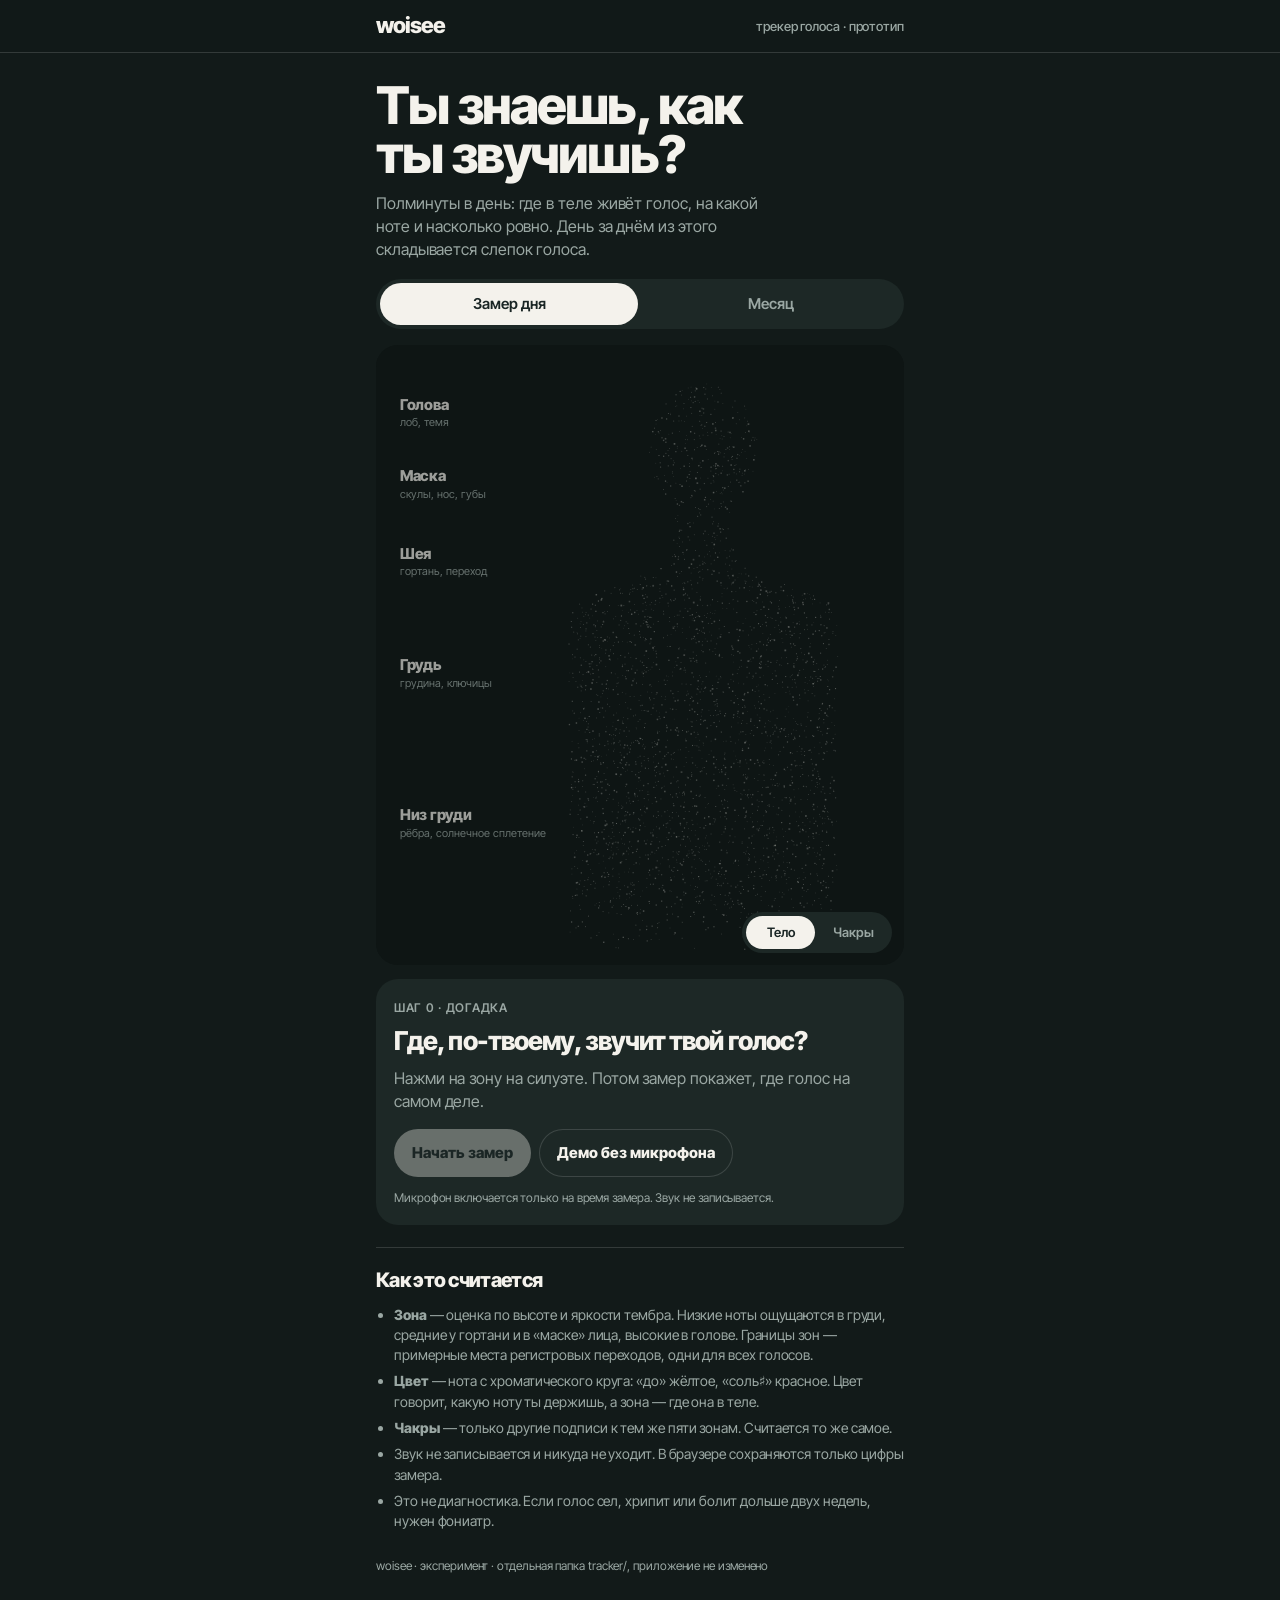
==== tracker/index.html @ be994e32 "Трекер голоса: замер дня, вертикаль резонанса, слепок за месяц (прототип) Отдельная папка tracker/, " ====
<!doctype html>
<html lang="ru">
<head>
<meta charset="utf-8">
<meta name="viewport" content="width=device-width,initial-scale=1,viewport-fit=cover">
<meta name="theme-color" content="#121A19">
<title>woisee · трекер голоса</title>
<link rel="stylesheet" href="fonts.css">
<style>
:root{
  --paper:#121A19; --paper-2:#1D2826; --soft:#2C3836; --ink:#F4F2EC; --muted:#9AA7A3; --rule:rgba(255,254,252,.14);
  --signal:#F0472C; --lime:#ECF176; --rasp:#E780C0; --kale:#5EA879; --ebony:#192524; --vanilla:#FFFEFC;
  --f:"Inter Tight","Helvetica Neue",Helvetica,Arial,system-ui,sans-serif;
  color-scheme:dark;
}
*{box-sizing:border-box}
html,body{background:var(--paper)}
body{margin:0;color:var(--ink);font-family:var(--f);font-size:16px;line-height:1.45;letter-spacing:-.005em;-webkit-tap-highlight-color:transparent}
h1,h2,h3{margin:0;font-weight:800;letter-spacing:-.035em;text-wrap:balance}
p{margin:0}
button{font:inherit;color:inherit;background:none;border:0;cursor:pointer;padding:0;touch-action:manipulation}
button:focus-visible{outline:2px solid var(--signal);outline-offset:2px;border-radius:10px}
canvas{display:block;width:100%}
[hidden]{display:none!important}
.num{font-variant-numeric:tabular-nums}
.wrap{max-width:560px;margin:0 auto;padding:0 16px}

.top{position:sticky;top:0;z-index:20;background:rgba(18,26,25,.9);backdrop-filter:blur(10px);-webkit-backdrop-filter:blur(10px);border-bottom:1px solid var(--rule);padding-top:env(safe-area-inset-top,0px)}
.top .wrap{display:flex;align-items:center;justify-content:space-between;height:52px}
.wm{font-weight:800;letter-spacing:-.05em;font-size:22px;color:var(--ink);text-decoration:none}
.tag{font-size:13px;color:var(--muted);font-weight:500}

.hero{padding:28px 0 18px}
.hero h1{font-size:clamp(36px,10.5vw,52px);line-height:.95}
.hero p{margin-top:12px;color:var(--muted);max-width:44ch}

.seg{display:flex;gap:4px;background:var(--paper-2);border-radius:999px;padding:4px}
.seg button{flex:1;text-align:center;padding:10px 12px;border-radius:999px;font-weight:600;font-size:15px;color:var(--muted);transition:background .2s,color .2s}
.seg button[aria-selected="true"]{background:var(--ink);color:var(--ebony)}
.seg.small button{padding:7px 10px;font-size:13px}

.stage{position:relative;margin-top:16px;border-radius:22px;overflow:hidden;background:#0E1514}
.stage canvas{height:100%}
.zones{position:absolute;inset:0;pointer-events:none}
.zb{position:absolute;left:12px;transform:translateY(-50%);pointer-events:auto;text-align:left;display:flex;flex-direction:column;gap:1px;padding:6px 8px 6px 10px;border-radius:12px;border-left:2px solid transparent;max-width:38%;transition:background .25s,border-color .25s,opacity .25s;opacity:.62}
.zb b{font-size:15px;font-weight:700;letter-spacing:-.02em}
.zb span{font-size:11px;color:var(--muted);line-height:1.25}
.zb.on{opacity:1;border-left-color:var(--zc,var(--ink))}
.zb.guess{opacity:1;background:rgba(255,254,252,.07)}
.zb.guess::after{content:"твоя догадка";font-size:10px;font-weight:600;color:var(--lime);margin-top:2px}
.zb:disabled{cursor:default}
.readout{position:absolute;right:14px;top:12px;text-align:right;pointer-events:none}
.readout b{display:block;font-size:20px;font-weight:800;letter-spacing:-.03em;min-height:1.2em}
.readout span{font-size:12px;color:var(--muted)}
.labtog{position:absolute;right:12px;bottom:12px;width:150px}

.panel{margin-top:14px;background:var(--paper-2);border-radius:22px;padding:20px 18px 18px;display:flex;flex-direction:column;gap:12px}
.panel .kick{font-size:12px;font-weight:600;color:var(--muted);text-transform:uppercase;letter-spacing:.06em}
.panel h2{font-size:26px;line-height:1.02}
.panel p{color:var(--muted)}
.bar{height:6px;border-radius:6px;background:var(--soft);overflow:hidden}
.bar i{display:block;height:100%;width:0;background:var(--ink);border-radius:6px;transition:width .15s linear}
.live{font-size:14px;color:var(--ink);min-height:1.4em}
.btns{display:flex;gap:8px;flex-wrap:wrap;margin-top:4px}
.btn{padding:13px 18px;border-radius:999px;font-weight:700;font-size:15px;background:var(--ink);color:var(--ebony)}
.btn.ghost{background:transparent;color:var(--ink);box-shadow:inset 0 0 0 1px var(--rule)}
.btn:disabled{opacity:.35;cursor:default}
.small{font-size:12px;color:var(--muted)}

.res{display:grid;grid-template-columns:1fr 1fr;gap:8px}
.res .t{background:var(--paper);border-radius:16px;padding:12px 12px 10px}
.res .t .l{font-size:12px;color:var(--muted);font-weight:500}
.res .t .v{font-size:24px;font-weight:800;letter-spacing:-.03em;line-height:1.1;margin-top:4px}
.res .t .s{font-size:12px;color:var(--muted);margin-top:2px}
.res .wide{grid-column:1/-1}
.dot{display:inline-block;width:10px;height:10px;border-radius:50%;vertical-align:.08em;margin-right:6px}
.zbar{display:flex;gap:2px;height:10px;margin-top:8px;border-radius:5px;overflow:hidden}
.zbar i{display:block;height:100%;background:var(--ink)}
.zleg{display:flex;justify-content:space-between;font-size:11px;color:var(--muted);margin-top:6px;gap:4px}
.verdict{font-size:22px;font-weight:800;letter-spacing:-.03em;line-height:1.1}
.verdict em{font-style:normal;color:var(--lime)}

.tiles{display:grid;grid-template-columns:1fr 1fr;gap:8px;margin-top:14px}
.tile{background:var(--paper-2);border-radius:18px;padding:14px}
.tile .l{font-size:12px;color:var(--muted);font-weight:500}
.tile .v{font-size:34px;font-weight:800;letter-spacing:-.04em;line-height:1;margin-top:8px}
.tile .s{font-size:12px;color:var(--muted);margin-top:6px}
.card{margin:8px 0 0;background:var(--paper-2);border-radius:22px;padding:16px;position:relative}
.card h2{font-size:20px;line-height:1.1}
.card .sub{font-size:13px;color:var(--muted);margin-top:4px}
.card canvas{margin-top:12px;border-radius:14px}
.card .seg{margin-top:12px}
figcaption{font-size:13px;color:var(--muted);margin-top:10px}
.tip{position:absolute;pointer-events:none;background:var(--ink);color:var(--ebony);font-size:12px;line-height:1.3;padding:7px 9px;border-radius:10px;white-space:nowrap;transform:translate(-50%,-100%);opacity:0;transition:opacity .12s;z-index:5}
.tip b{font-weight:700}
.empty{padding:24px 6px;color:var(--muted);text-align:center;font-size:14px}

.how{margin:22px 0 0;padding:18px 0 0;border-top:1px solid var(--rule)}
.how h2{font-size:20px}
.how p,.how li{font-size:14px;color:var(--muted)}
.how ul{padding-left:18px;margin:10px 0 0;display:flex;flex-direction:column;gap:6px}
footer{padding:26px 0 calc(32px + env(safe-area-inset-bottom,0px));font-size:12px;color:var(--muted)}
@media (prefers-reduced-motion: reduce){.bar i{transition:none}}
</style>
</head>
<body>
<header class="top"><div class="wrap"><a class="wm" href="../index.html">woisee</a><span class="tag">трекер голоса · прототип</span></div></header>

<main class="wrap">
  <section class="hero">
    <h1>Ты знаешь, как ты звучишь?</h1>
    <p>Полминуты в день: где в теле живёт голос, на какой ноте и насколько ровно. День за днём из этого складывается слепок голоса.</p>
  </section>

  <div class="seg" role="tablist">
    <button role="tab" data-tab="check" aria-selected="true">Замер дня</button>
    <button role="tab" data-tab="month" aria-selected="false">Месяц</button>
  </div>

  <!-- ===== замер дня ===== -->
  <section id="check">
    <div class="stage" id="stage">
      <canvas id="bodyCv" aria-label="Силуэт из точек: зоны тела, где ощущается голос"></canvas>
      <div class="zones" id="zones"></div>
      <div class="readout" aria-live="polite"><b id="roNote"></b><span id="roSub"></span></div>
      <div class="seg small labtog" role="tablist" aria-label="Подписи зон">
        <button role="tab" data-lab="body" aria-selected="true">Тело</button>
        <button role="tab" data-lab="chakra" aria-selected="false">Чакры</button>
      </div>
    </div>
    <div class="panel" id="panel"></div>
  </section>

  <!-- ===== месяц ===== -->
  <section id="month" hidden>
    <div class="seg small" role="tablist" aria-label="Данные" style="margin-top:16px">
      <button role="tab" data-src="sim" aria-selected="true">Тестовый месяц</button>
      <button role="tab" data-src="mine" aria-selected="false">Мои замеры</button>
    </div>
    <div id="monthBody"></div>
  </section>

  <section class="how">
    <h2>Как это считается</h2>
    <ul>
      <li><b>Зона</b> — оценка по высоте и яркости тембра. Низкие ноты ощущаются в груди, средние у гортани и в «маске» лица, высокие в голове. Границы зон — примерные места регистровых переходов, одни для всех голосов.</li>
      <li><b>Цвет</b> — нота с хроматического круга: «до» жёлтое, «соль♯» красное. Цвет говорит, какую ноту ты держишь, а зона — где она в теле.</li>
      <li><b>Чакры</b> — только другие подписи к тем же пяти зонам. Считается то же самое.</li>
      <li>Звук не записывается и никуда не уходит. В браузере сохраняются только цифры замера.</li>
      <li>Это не диагностика. Если голос сел, хрипит или болит дольше двух недель, нужен фониатр.</li>
    </ul>
  </section>
  <footer>woisee · эксперимент · отдельная папка tracker/, приложение не изменено</footer>
</main>

<script src="../field.js"></script>
<script src="../voiceform.js"></script>
<script src="../voice3.js"></script>
<script>
(function(){
'use strict';
const V3 = window.Voice3, FL = window.Field;
const $ = s => document.querySelector(s), $$ = s => Array.from(document.querySelectorAll(s));
const clamp = (v, a, b) => v < a ? a : v > b ? b : v;
const sm = t => { t = clamp(t, 0, 1); return t*t*(3 - 2*t); };
const DPR = () => Math.min(window.devicePixelRatio || 1, 2);
const reduced = () => window.matchMedia && matchMedia('(prefers-reduced-motion: reduce)').matches;
const C = { ink:'#F4F2EC', muted:'#9AA7A3', ground:'#0E1514', card:'#1D2826', rule:'rgba(255,254,252,.10)', lime:'#ECF176' };
function fit(cv, w, h){ const d = DPR(); const W = Math.max(1, Math.round(w*d)), H = Math.max(1, Math.round(h*d)); if (cv.width !== W || cv.height !== H){ cv.width = W; cv.height = H; } cv.style.height = h + 'px'; const ctx = cv.getContext('2d'); ctx.setTransform(d, 0, 0, d, 0, 0); return ctx; }

/* ---------- notes ---------- */
const OCTN = { 1:'субконтроктавы', 2:'контроктавы', 3:'большой', 4:'малой', 5:'первой', 6:'второй', 7:'третьей' };
const pcOf = m => ((Math.round(m) % 12) + 12) % 12;
const noteName = m => V3.NAMES[pcOf(m)] + ' ' + (OCTN[Math.floor(Math.round(m)/12)] || '');
const noteShort = m => V3.NAMES[pcOf(m)];
const plural = (n, a, b, c) => { const k = Math.abs(n) % 100, l = k % 10; return k > 10 && k < 20 ? c : l === 1 ? a : l > 1 && l < 5 ? b : c; };
const hz = m => 440*Math.pow(2, (m - 69)/12);
const noteCol = m => V3.HUE[pcOf(m)];

/* ---------- zones: pitch (+ brightness) → place in the body ----------
   boundaries in MIDI: E2 · E3 · D4 · G4 · D5 · D6 (male speech lands in 0, female speech in 1) — rough register transitions, the same for every voice */
const ZB = [40, 52, 62, 67, 74, 86];
const LABELS = {
  body:   [['Низ груди','рёбра, солнечное сплетение'], ['Грудь','грудина, ключицы'], ['Шея','гортань, переход'], ['Маска','скулы, нос, губы'], ['Голова','лоб, темя']],
  chakra: [['Манипура','солнечное сплетение'], ['Анахата','сердце'], ['Вишудха','горло'], ['Аджна','третий глаз'], ['Сахасрара','макушка']]
};
let labSet = 'body';
const zName = i => LABELS[labSet][i][0];
/* vertical bands on the silhouette, as fractions of stage height (zone 0 at the bottom) */
const BAND = [[.64, .90], [.415, .64], [.28, .415], [.165, .28], [.05, .165]];
function pOf(midi, cent){
  let p;
  if (midi <= ZB[0]) p = 0; else if (midi >= ZB[5]) p = 1;
  else { let i = 0; while (midi > ZB[i + 1]) i++; p = (i + (midi - ZB[i])/(ZB[i + 1] - ZB[i]))/5; }
  if (cent != null) p += 0.04*clamp(cent, 0, 1);   // a brighter, more forward tone sits a little higher; most vowels read ~0 here
  return clamp(p, 0, 0.999);
}
const zoneOf = p => Math.min(4, Math.max(0, Math.floor(p*5)));
function yOfP(p){ const i = zoneOf(p), f = p*5 - i, b = BAND[i]; return b[1] - f*(b[1] - b[0]); }
function zoneOfY(y){ for (let i = 0; i < 5; i++) if (y >= BAND[i][0] && y <= BAND[i][1]) return i; return y > BAND[0][1] ? 0 : 4; }

/* ---------- silhouette made of grain ---------- */
function shape(x, y){
  const hx = x/.088, hy = (y - .168)/.104; if (hx*hx + hy*hy < 1) return 1;
  if (y > .25 && y < .37 && Math.abs(x) < .046) return 1;
  if (y >= .335 && y < .98){ const hw = .046 + (.215 - .046)*sm((y - .335)/.1); if (Math.abs(x) < hw) return y > .88 ? 1 - (y - .88)/.1 : 1; }
  return 0;
}
function makeBody(n, seed){
  const r = FL.rng(seed), X = [], Y = [], S = [], A = [], Zn = [];
  while (X.length < n){ const x = (r() - .5)*.46, y = .05 + r()*.93; if (r() < shape(x, y)){ X.push(x); Y.push(y); S.push(.6 + r()*r()*1.3); A.push(r()); Zn.push(zoneOfY(y)); } }
  const byZ = [[], [], [], [], []]; Zn.forEach((z, i) => byZ[z].push(i));
  return { X, Y, S, A, byZ, n };
}
/* hl: highlight 0..1 per zone; tint: colour per zone or null */
function drawBody(ctx, B, W, H, cxF, hl, tint, t){
  const cx = W*cxF, sh = reduced() ? 0 : 1;
  for (let z = 0; z < 5; z++){
    const h = hl[z] || 0; ctx.fillStyle = h > .04 && tint && tint[z] ? tint[z] : C.ink;
    const list = B.byZ[z];
    for (let k = 0; k < list.length; k++){
      const i = list[k], a = B.A[i];
      ctx.globalAlpha = (.16 + .14*a) + h*(.3 + .45*a);
      const x = cx + (B.X[i] + sh*.0025*Math.sin(t*.9 + a*40))*H, y = (B.Y[i] + sh*.0018*Math.cos(t*.7 + a*31))*H, s = B.S[i]*(1 + .35*h);
      ctx.fillRect(x - s/2, y - s/2, s, s);
    }
  }
  ctx.globalAlpha = 1;
}

/* ---------- storage ---------- */
const LS = 'woisee-tracker-v1';
function loadMine(){ try { const v = JSON.parse(localStorage.getItem(LS) || '[]'); return Array.isArray(v) ? v : []; } catch (e) { return []; } }
function saveDay(d){ try { const all = loadMine().filter(x => x.date !== d.date); all.push(d); all.sort((a, b) => a.date < b.date ? -1 : 1); localStorage.setItem(LS, JSON.stringify(all.slice(-120))); return true; } catch (e) { return false; } }
const dkey = dt => dt.getFullYear() + '-' + String(dt.getMonth() + 1).padStart(2, '0') + '-' + String(dt.getDate()).padStart(2, '0');
const MON = ['янв','фев','мар','апр','мая','июн','июл','авг','сен','окт','ноя','дек'];
const dLabel = k => { const p = k.split('-'); return (+p[2]) + ' ' + MON[+p[1] - 1]; };

/* =================================================================
   ЗАМЕР ДНЯ
   ================================================================= */
const stage = $('#stage'), bodyCv = $('#bodyCv'), panel = $('#panel'), zonesEl = $('#zones');
const L = new V3.Live(innerWidth < 700 ? 2600 : 4000); L.setOpts({ rain:true, crisp:true, mono:'#F4F2EC' });
const off = document.createElement('canvas');
let SW = 0, SH = 0, body = null;
const st = { mode:'intro', demo:false, guess:null, stepT:0, hl:[0,0,0,0,0], p:.3, pShown:.3, showForm:false, formA:0, curZ:-1, result:null, err:'' };
const A = {};
function resetA(){ Object.assign(A, { voicedT:0, midis:[], stabs:[], cents:[], siren:[], zoneT:[0,0,0,0,0], exh:0, exhOn:false, quiet:0 }); }
resetA();

function layout(){
  SW = stage.clientWidth; SH = Math.round(Math.min(SW*1.2, 620));
  stage.style.height = SH + 'px'; fit(bodyCv, SW, SH);
  body = makeBody(SW < 420 ? 2300 : 3200, 7);
  zonesEl.querySelectorAll('.zb').forEach((b, i) => { const z = +b.dataset.z; b.style.top = (SH*(BAND[z][0] + BAND[z][1])/2) + 'px'; });
}
function buildZones(){
  zonesEl.innerHTML = [4,3,2,1,0].map(z => `<button class="zb" data-z="${z}" aria-label="${LABELS[labSet][z][0]}"><b>${LABELS[labSet][z][0]}</b><span>${LABELS[labSet][z][1]}</span></button>`).join('');
  zonesEl.querySelectorAll('.zb').forEach(b => b.addEventListener('click', () => { if (st.mode !== 'intro') return; st.guess = +b.dataset.z; renderPanel(); markZones(); }));
  layout(); markZones();
}
function markZones(){
  zonesEl.querySelectorAll('.zb').forEach(b => {
    const z = +b.dataset.z;
    b.classList.toggle('guess', st.guess === z && (st.mode === 'intro' || st.mode === 'result'));
    b.classList.toggle('on', z === st.curZ);
    b.disabled = st.mode !== 'intro';
  });
}

/* ---- steps ---- */
const STEPS = {
  a:     { n:1, title:'Скажи «а-а-а», как обычно говоришь', hint:'Ровно и спокойно, на удобной ноте. Пять секунд звука.' },
  siren: { n:2, title:'Сирена снизу вверх и обратно', hint:'Проведи голосом от самой низкой удобной ноты до самой высокой и вниз. Без крика.' },
  sss:   { n:3, title:'Вдохни и тяни «с-с-с»', hint:'Пока хватает воздуха, ровно. Замер закончится сам, когда замолчишь.' }
};
function renderPanel(){
  if (st.mode === 'intro'){
    panel.innerHTML = `<span class="kick">Шаг 0 · догадка</span>
      <h2>${st.guess == null ? 'Где, по-твоему, звучит твой голос?' : 'Догадка: ' + zName(st.guess)}</h2>
      <p>${st.guess == null ? 'Нажми на зону на силуэте. Потом замер покажет, где голос на самом деле.' : 'Теперь три коротких шага, около 30 секунд.'}</p>
      ${st.err ? `<p class="small" style="color:var(--signal)">${st.err}</p>` : ''}
      <div class="btns"><button class="btn" id="go" ${st.guess == null ? 'disabled' : ''}>Начать замер</button><button class="btn ghost" id="demo">Демо без микрофона</button></div>
      <p class="small">Микрофон включается только на время замера. Звук не записывается.</p>`;
    $('#go').addEventListener('click', () => start(false));
    $('#demo').addEventListener('click', () => { if (st.guess == null){ st.guess = 2; markZones(); } start(true); });
    return;
  }
  if (STEPS[st.mode]){
    const S = STEPS[st.mode];
    panel.innerHTML = `<span class="kick">Шаг ${S.n} из 3${st.demo ? ' · демо' : ''}</span><h2>${S.title}</h2><p>${S.hint}</p>
      <div class="bar"><i id="prog"></i></div><div class="live num" id="liveTxt"></div>
      <div class="btns"><button class="btn ghost" id="next">${st.mode === 'sss' ? 'Готово' : 'Дальше'}</button><button class="btn ghost" id="stop">Отменить</button></div>`;
    $('#next').addEventListener('click', nextStep);
    $('#stop').addEventListener('click', cancel);
    return;
  }
  if (st.mode === 'result') renderResult();
}
async function start(demo){
  st.err = ''; st.demo = demo; resetA();
  if (!demo){
    try { await L.start(); }
    catch (e){ st.err = 'Микрофон недоступен. Можно посмотреть демо.'; renderPanel(); return; }
  }
  st.mode = 'a'; st.stepT = 0; st.showForm = true; st.result = null; markZones(); renderPanel();
}
function cancel(){ if (L.on) L.stop(); st.mode = 'intro'; st.showForm = false; st.curZ = -1; markZones(); renderPanel(); }
function nextStep(){
  const order = ['a', 'siren', 'sss'], i = order.indexOf(st.mode);
  if (i < 2){ st.mode = order[i + 1]; st.stepT = 0; renderPanel(); return; }
  finish();
}
const median = a => { const s = a.slice().sort((x, y) => x - y); return s.length ? s[Math.floor(s.length/2)] : null; };
const pct = (a, q) => { const s = a.slice().sort((x, y) => x - y); return s.length ? s[clamp(Math.round(q*(s.length - 1)), 0, s.length - 1)] : null; };
const mean = a => a.length ? a.reduce((x, y) => x + y, 0)/a.length : null;
function finish(){
  if (L.on) L.stop();
  const comfort = median(A.midis), all = A.midis.concat(A.siren), cent = mean(A.cents);
  const tz = A.zoneT.reduce((x, y) => x + y, 0) || 1;
  const r = {
    date: dkey(new Date()), guess: st.guess,
    comfort: comfort == null ? null : +comfort.toFixed(2),
    stab: A.stabs.length ? +clamp(mean(A.stabs), 0, 1).toFixed(3) : null,
    low: A.siren.length > 12 ? +pct(all, .04).toFixed(2) : null,
    high: A.siren.length > 12 ? +pct(all, .96).toFixed(2) : null,
    exhale: +A.exh.toFixed(1), cent: cent == null ? .5 : +cent.toFixed(3),
    zones: A.zoneT.map(v => +(v/tz).toFixed(3)), demo: st.demo || undefined
  };
  r.actual = r.comfort == null ? null : zoneOf(pOf(r.comfort, r.cent));
  st.result = r; st.mode = 'result';
  if (r.comfort != null){
    st.p = pOf(r.comfort, r.cent); st.curZ = r.actual;
    L.solo.target({ u: r.comfort - 12*(Math.floor(r.comfort/12) - 1), vo:1, noise:0, amp:.55, stab:Math.max(.7, r.stab || .7), e:1, hold:1, cent:.5 });
    if (!st.demo) saveDay(r);
  } else { st.showForm = false; st.curZ = -1; }
  markZones(); renderPanel();
}
function renderResult(){
  const r = st.result;
  if (r.comfort == null){
    panel.innerHTML = `<span class="kick">Замер</span><h2>Голос не услышан</h2><p>Похоже, микрофон не поймал звук. Попробуй ближе к телефону и в тихом месте.</p><div class="btns"><button class="btn" id="again">Ещё раз</button></div>`;
    $('#again').addEventListener('click', cancel); return;
  }
  const same = r.guess === r.actual, dir = r.guess < r.actual;
  const verdict = same ? `Ты слышишь себя точно: <em>${zName(r.actual)}</em>.` : `Ты думала: ${zName(r.guess)}. <em>На деле: ${zName(r.actual)}.</em>`;
  const why = same ? 'Попадание совпадает с замером. Это редкость: изнутри голос обычно звучит иначе.'
    : dir ? 'Изнутри голос кажется ниже, чем снаружи: кости черепа добавляют низких частот. Поэтому своя запись звучит выше и тоньше.'
          : 'Ты звучишь ниже, чем кажется. Часто так бывает, когда голос опирается на грудь, а внимание сосредоточено на горле.';
  const semis = r.low != null ? Math.round(r.high - r.low) : null;
  const zcols = ['#5EA879', '#7FB98F', '#C9CEC8', '#E780C0', '#ECF176'];
  panel.innerHTML = `<span class="kick">Итог замера${r.demo ? ' · демо, не сохранено' : ''}</span>
    <p class="verdict">${verdict}</p><p>${why}</p>
    <div class="res">
      <div class="t wide"><div class="l">Комфортная нота</div><div class="v"><span class="dot" style="background:${noteCol(r.comfort)}"></span>${noteName(r.comfort)}</div><div class="s num">${Math.round(hz(r.comfort))} Гц · зона «${zName(r.actual)}»</div></div>
      <div class="t"><div class="l">Диапазон сирены</div><div class="v num">${semis != null ? (semis/12).toFixed(1).replace('.', ',') + ' окт.' : '—'}</div><div class="s">${semis != null ? noteName(r.low) + ' — ' + noteName(r.high) + ' · ' + semis + ' ' + plural(semis, 'полутон', 'полутона', 'полутонов') : 'сирену не услышала'}</div></div>
      <div class="t"><div class="l">Устойчивость «а»</div><div class="v num">${r.stab != null ? Math.round(r.stab*100) + ' %' : '—'}</div><div class="s">насколько ровно держалась нота</div></div>
      <div class="t"><div class="l">Долгий выдох</div><div class="v num">${r.exhale ? Math.round(r.exhale) + ' с' : '—'}</div><div class="s">цель 30–40 с</div></div>
      <div class="t"><div class="l">Где звучал голос</div><div class="zbar">${r.zones.map((v, i) => v > .005 ? `<i style="flex:${v};background:${zcols[i]}" title="${zName(i)}"></i>` : '').join('')}</div><div class="zleg"><span>${zName(0)}</span><span>${zName(4)}</span></div></div>
    </div>
    <div class="btns"><button class="btn" id="toMonth">Посмотреть месяц</button><button class="btn ghost" id="again">Новый замер</button></div>`;
  $('#again').addEventListener('click', () => { st.guess = null; cancel(); });
  $('#toMonth').addEventListener('click', () => { setTab('month'); setSrc(r.demo ? 'sim' : 'mine'); scrollTo({ top:0, behavior:'smooth' }); });
}

/* ---- demo voice: scripted instead of the microphone ---- */
function demoInfo(mode, t){
  if (mode === 'a'){
    if (t < .6) return { voiced:false, silent:true, act:false, noise:0 };
    return { voiced:true, midi:55.2 + .18*Math.sin(t*5.5) + .06*Math.sin(t*17), stab:.86, act:true, silent:false, noise:0, cent:.46 };
  }
  if (mode === 'siren'){
    if (t > 10.4) return { voiced:false, silent:true, act:false, noise:0 };
    return { voiced:true, midi:52 + 25*Math.sin(Math.PI*Math.min(t, 10)/10), stab:.7, act:true, silent:false, noise:0, cent:.5 };
  }
  if (t < .5 || t > 17.5) return { voiced:false, silent:true, act:false, noise:0 };
  return { voiced:false, act:true, silent:false, noise:.95, cent:.85 };
}

/* ---- per-frame analysis ---- */
function analyse(info, dt){
  st.stepT += dt;
  const live = $('#liveTxt'), prog = $('#prog');
  let z = -1;
  if (info.voiced && info.midi > 30){ const p = pOf(info.midi, info.cent); z = zoneOf(p); st.p = p; }
  if (st.mode === 'a'){
    if (info.voiced && z >= 0){ A.voicedT += dt; A.midis.push(info.midi); A.stabs.push(info.stab); A.cents.push(info.cent); A.zoneT[z] += dt; }
    if (prog) prog.style.width = clamp(A.voicedT/5, 0, 1)*100 + '%';
    if (A.voicedT >= 5 || st.stepT > 18) nextStep();
  } else if (st.mode === 'siren'){
    if (info.voiced && z >= 0){ A.siren.push(info.midi); A.zoneT[z] += dt; }
    if (prog) prog.style.width = clamp(st.stepT/11, 0, 1)*100 + '%';
    if (st.stepT >= 11) nextStep();
  } else if (st.mode === 'sss'){
    if (!info.voiced && info.act && info.noise > .5){ A.exh += dt; A.exhOn = true; A.quiet = 0; }
    else if (A.exhOn){ A.quiet += dt; if (A.quiet > 1.2) { finish(); return; } }
    if (prog) prog.style.width = clamp(A.exh/40, 0, 1)*100 + '%';
    if (live) live.textContent = A.exhOn ? 'Выдох: ' + A.exh.toFixed(1).replace('.', ',') + ' с' : 'Жду «с-с-с»…';
    if (st.stepT > 60){ finish(); return; }
  }
  if (live && st.mode !== 'sss') live.textContent = info.voiced ? 'Слышу: ' + noteName(info.midi) + ' · ' + zName(z) : (st.mode === 'a' && A.voicedT === 0 ? 'Жду звук…' : '');
  st.curZ = z >= 0 ? z : (info.silent ? -1 : st.curZ);
  if (st.mode === 'sss') st.curZ = -1;
  $('#roNote').textContent = info.voiced ? noteShort(info.midi) : (st.mode === 'sss' && info.noise > .5 ? 'с-с-с' : '');
  $('#roSub').textContent = info.voiced ? zName(z) : '';
}

/* ---- loop ---- */
let last = performance.now(), T = 0, prevZ = -2;
function frame(now){
  const dt = Math.min(.05, (now - last)/1000); last = now; T += dt;
  let info = null;
  if (STEPS[st.mode]){
    if (st.demo){
      info = demoInfo(st.mode, st.stepT);
      if (info.voiced) L.solo.target({ u: info.midi - 36, vo:1, noise:0, amp:.62, stab:info.stab, e:1, hold:.9, cent:.5 });
      else if (info.noise > .5){ L.solo.target({ vo:0, noise:1, cent:.85, amp:.5, e:1, hold:0, stab:.25 }); L.solo.exh += dt; }
      else { L.solo.target({ e:.08, hold:0, noise:0 }); L.solo.exh = 0; }
    } else if (L.on){ info = L.update(dt).info; }
    if (info) analyse(info, dt);
  }
  if (st.mode === 'result' || STEPS[st.mode]) L.step(dt);
  if (st.curZ !== prevZ){ prevZ = st.curZ; markZones(); }

  // highlights
  for (let z = 0; z < 5; z++){
    const target = z === st.curZ ? 1 : (st.mode === 'intro' && z === st.guess ? .3 : 0);
    st.hl[z] += (target - st.hl[z])*(1 - Math.pow(1 - (target > st.hl[z] ? .12 : .03), dt*60));
  }
  st.pShown += (st.p - st.pShown)*(1 - Math.pow(1 - .08, dt*60));
  st.formA += ((st.showForm ? 1 : 0) - st.formA)*(1 - Math.pow(1 - .06, dt*60));

  const ctx = bodyCv.getContext('2d'), d = DPR(); ctx.setTransform(d, 0, 0, d, 0, 0);
  ctx.fillStyle = C.ground; ctx.fillRect(0, 0, SW, SH);
  const cxF = .62, colZ = st.curZ >= 0 && st.mode !== 'sss' ? (st.result && st.mode === 'result' ? noteCol(st.result.comfort) : (L.solo.opt.rain ? V3.toHex(L.solo.color()) : C.ink)) : null;
  drawBody(ctx, body, SW, SH, cxF, st.hl, colZ ? [colZ, colZ, colZ, colZ, colZ] : null, T);
  // guess vs actual marker on the result
  if (st.mode === 'result' && st.result && st.result.actual != null && st.guess != null && st.guess !== st.result.actual){
    const yg = SH*(BAND[st.guess][0] + BAND[st.guess][1])/2, ya = SH*yOfP(st.pShown), x = SW*cxF + SH*.25;
    ctx.strokeStyle = C.lime; ctx.globalAlpha = .7; ctx.lineWidth = 1.5; ctx.setLineDash([3, 4]);
    ctx.beginPath(); ctx.moveTo(x, yg); ctx.lineTo(x, ya); ctx.stroke(); ctx.setLineDash([]);
    ctx.beginPath(); ctx.arc(x, yg, 3.5, 0, Math.PI*2); ctx.stroke(); ctx.fillStyle = C.lime; ctx.beginPath(); ctx.arc(x, ya, 3.5, 0, Math.PI*2); ctx.fill(); ctx.globalAlpha = 1;
  }
  // the live form floats at the height of the voice
  if (st.formA > .01){
    const F = Math.round(SW*.5), oc = fit(off, F, F); oc.clearRect(0, 0, F, F);
    L.draw(oc, F, F, .5);
    const y = SH*(st.mode === 'sss' ? .5 : yOfP(st.pShown));
    ctx.globalAlpha = st.formA; ctx.drawImage(off, SW*cxF - F/2, clamp(y - F/2, -F*.25, SH - F*.75), F, F); ctx.globalAlpha = 1;
  }
  requestAnimationFrame(frame);
}

/* =================================================================
   МЕСЯЦ
   ================================================================= */
function simMonth(){
  const r = FL.rng(2026), out = [], today = new Date(), skip = { 5:1, 12:1, 21:1 }, tired = { 9:1, 17:1, 24:1 };
  for (let d = 0; d < 30; d++){
    if (skip[d]) continue;
    const t = d/29, k = tired[d] ? 1 : 0, dt = new Date(today); dt.setDate(today.getDate() - (29 - d));
    const comfort = 54.3 + 1.2*t + (r() - .5)*.9 - k*1.1;
    const low = 50.6 - 4.6*t + (r() - .5)*1.3 + k*1.2;
    const high = 68.8 + 10.5*Math.pow(t, .8) + (r() - .5)*2.2 - k*4.5;
    const stab = clamp(.61 + .24*t + (r() - .5)*.08 - k*.16, .3, .97);
    const exhale = 13 + 14.5*t + (r() - .5)*3.2 - k*4;
    const cent = .42 + .16*t + (r() - .5)*.1;
    const zt = [0,0,0,0,0];
    for (let q = 0; q < 50; q++) zt[zoneOf(pOf(comfort + (r() - .5)*.6, cent))] += .1;
    for (let q = 0; q < 100; q++){ const m = low + (high - low)*(.5 - .5*Math.cos(Math.PI*q/99)); zt[zoneOf(pOf(m, cent))] += .1; }
    const tot = zt.reduce((a, b) => a + b, 0), actual = zoneOf(pOf(comfort, cent));
    const correct = r() < .25 + .65*t;
    const guess = correct ? actual : clamp(actual + (r() < .8 ? 1 : -1), 0, 4);   // most people guess higher zones: they listen in the throat
    out.push({ date: dkey(dt), comfort:+comfort.toFixed(2), low:+low.toFixed(2), high:+high.toFixed(2), stab:+stab.toFixed(3), exhale:+exhale.toFixed(1), cent:+cent.toFixed(3), zones: zt.map(v => +(v/tot).toFixed(3)), guess, actual });
  }
  return out;
}
const SIM = simMonth();
let src = 'sim', wk = 'last';
const mb = $('#monthBody');
function dataNow(){ return src === 'sim' ? SIM : loadMine().filter(d => d.comfort != null); }

function renderMonth(){
  const D = dataNow();
  if (!D.length){ mb.innerHTML = `<div class="card"><div class="empty">Пока нет ни одного замера.<br>Сделай первый на вкладке «Замер дня», и он появится здесь. Слепок начнёт складываться через неделю.</div></div>`; return; }
  const first = D.slice(0, Math.min(7, D.length)), lastW = D.slice(-Math.min(7, D.length));
  const hits = a => a.filter(d => d.guess === d.actual).length;
  const rng = a => { const v = a.filter(d => d.low != null).map(d => d.high - d.low); return v.length ? median(v) : null; };
  const r0 = rng(first), r1 = rng(lastW), s0 = mean(first.filter(d => d.stab != null).map(d => d.stab)), s1 = mean(lastW.filter(d => d.stab != null).map(d => d.stab));
  const e0 = Math.max(...first.map(d => d.exhale || 0)), e1 = Math.max(...lastW.map(d => d.exhale || 0));
  const many = D.length >= 10;
  mb.innerHTML = `
    <div class="tiles">
      <div class="tile"><div class="l">Слышишь себя</div><div class="v num">${hits(lastW)}<span style="font-size:20px;color:var(--muted)"> из ${lastW.length}</span></div><div class="s">${many ? 'в первую неделю ' + hits(first) + ' из ' + first.length : 'догадка совпала с замером'}</div></div>
      <div class="tile"><div class="l">Диапазон</div><div class="v num">${r1 != null ? (r1/12).toFixed(1).replace('.', ',') : '—'}<span style="font-size:20px;color:var(--muted)"> окт.</span></div><div class="s">${many && r0 != null ? (r1 - r0 >= 0 ? '+' : '−') + Math.abs(Math.round(r1 - r0)) + ' ' + plural(Math.round(r1 - r0), 'полутон', 'полутона', 'полутонов') + ' за месяц' : 'по сирене'}</div></div>
      <div class="tile"><div class="l">Устойчивость</div><div class="v num">${s1 != null ? Math.round(s1*100) : '—'}<span style="font-size:20px;color:var(--muted)"> %</span></div><div class="s">${many && s0 != null ? 'было ' + Math.round(s0*100) + ' %' : 'ровность «а»'}</div></div>
      <div class="tile"><div class="l">Долгий выдох</div><div class="v num">${Math.round(e1)}<span style="font-size:20px;color:var(--muted)"> с</span></div><div class="s">${many ? 'было ' + Math.round(e0) + ' с' : 'лучший за неделю'}</div></div>
    </div>
    <figure class="card"><h2>Слепок голоса</h2><p class="sub">Все замеры, наложенные друг на друга. Узор — комфортная нота, кольца вокруг — диапазон.</p><canvas id="cast" role="img" aria-label="Слепок голоса"></canvas><figcaption id="castCap"></figcaption></figure>
    <figure class="card"><h2>Где живёт голос</h2><p class="sub">Сколько времени голос провёл в каждой зоне во время замеров.</p>
      ${many ? `<div class="seg small" role="tablist"><button role="tab" data-wk="first" aria-selected="${wk === 'first'}">Первая неделя</button><button role="tab" data-wk="last" aria-selected="${wk === 'last'}">Последняя неделя</button></div>` : ''}
      <canvas id="bodyM" role="img" aria-label="Силуэт с зонами"></canvas><figcaption id="bodyCap"></figcaption></figure>
    <figure class="card"><h2>Диапазон и комфортная нота</h2><p class="sub">Столбик — от самой низкой до самой высокой ноты сирены. Точка — комфортная нота её цветом.</p><canvas id="rangeCv" role="img" aria-label="Диапазон по дням"></canvas><div class="tip" id="tipR"></div></figure>
    <figure class="card"><h2>Устойчивость</h2><p class="sub">Насколько ровно держится «а», в процентах.</p><canvas id="stabCv" role="img" aria-label="Устойчивость по дням"></canvas><div class="tip" id="tipS"></div></figure>
    <figure class="card"><h2>Долгий выдох</h2><p class="sub">Секунды на «с-с-с». Пунктир — цель 30 секунд.</p><canvas id="exhCv" role="img" aria-label="Выдох по дням"></canvas><div class="tip" id="tipE"></div></figure>
    <figure class="card"><h2>Замеры по дням</h2><p class="sub">Каждая форма — комфортная нота дня. Чем ровнее голос, тем чётче узор.</p><canvas id="daysCv" role="img" aria-label="Формы замеров по дням"></canvas><div class="tip" id="tipD"></div></figure>`;
  mb.querySelectorAll('[data-wk]').forEach(b => b.addEventListener('click', () => { wk = b.dataset.wk; renderMonth(); }));
  drawCast(D); drawBodyMonth(D); drawRange(D); drawLine(D, '#stabCv', '#tipS', d => d.stab == null ? null : d.stab*100, [40, 100], v => Math.round(v) + ' %', null);
  drawLine(D, '#exhCv', '#tipE', d => d.exhale || null, [0, 40], v => Math.round(v) + ' с', 30); drawDays(D);
}
const W_ = el => el.clientWidth;
const refU = (D) => { const c = median(D.map(d => d.comfort)); return m => clamp(Math.round(m) - 12*(Math.floor(c/12) - 1), 0, 47); };

function drawCast(D){
  const cv = $('#cast'), s = W_(cv), ctx = fit(cv, s, s), cx = s/2, cy = s/2, uOf = refU(D), R = s*.36;
  ctx.fillStyle = C.ground; ctx.fillRect(0, 0, s, s);
  const r = FL.rng(5);
  D.forEach((d, i) => {
    if (d.low != null){
      const rad = s*(.3 + clamp((d.high - d.low)/34, 0, 1)*.18), n = 70, hc = noteCol(d.high);
      ctx.fillStyle = hc; ctx.globalAlpha = .18 + .3*(i/(D.length - 1 || 1));
      for (let q = 0; q < n; q++){ const a = r()*Math.PI*2, rr = rad*(1 + (r() - .5)*.05); ctx.fillRect(cx + Math.cos(a)*rr - .6, cy + Math.sin(a)*rr - .6, 1.2, 1.2); }
      ctx.globalAlpha = 1;
    }
  });
  D.forEach((d, i) => V3.renderForm(ctx, cx, cy, R, uOf(d.comfort), Math.round(500 + s*1.2), 300 + i, noteCol(d.comfort), .1 + .45*(d.stab || .5), Math.max(.7, s/560), i*.015, true));
  const notes = {}; D.forEach(d => { const k = noteShort(d.comfort); notes[k] = (notes[k] || 0) + 1; });
  const top = Object.entries(notes).sort((a, b) => b[1] - a[1]);
  $('#castCap').textContent = D.length < 7 ? 'Слепок проявляется со временем: пока ' + D.length + ' ' + (D.length === 1 ? 'замер' : 'замера') + '.'
    : 'Чаще всего голос живёт на «' + top[0][0] + '»' + (top[1] ? ', иногда уходит на «' + top[1][0] + '»' : '') + '. Таких слепков два одинаковых не бывает.';
}
function drawBodyMonth(D){
  const cv = $('#bodyM'), w = W_(cv), h = Math.round(Math.min(w*1.25, 580)), ctx = fit(cv, w, h);
  const sel = D.length >= 10 ? (wk === 'first' ? D.slice(0, 7) : D.slice(-7)) : D;
  const z = [0,0,0,0,0]; sel.forEach(d => d.zones.forEach((v, i) => z[i] += v));
  const tot = z.reduce((a, b) => a + b, 0) || 1, mx = Math.max(...z) || 1;
  const B = makeBody(w < 420 ? 2000 : 2800, 11);
  ctx.fillStyle = C.ground; ctx.fillRect(0, 0, w, h);
  // the silhouette uses height for scale; keep it in the same proportions as the stage
  const H = h;
  drawBody(ctx, B, w, H, .64, z.map(v => Math.pow(v/mx, .8)), ['#5EA879','#5EA879','#5EA879','#5EA879','#5EA879'], 0);
  ctx.textBaseline = 'middle';
  for (let i = 0; i < 5; i++){
    const y = H*(BAND[i][0] + BAND[i][1])/2, share = Math.round(z[i]/tot*100);
    ctx.fillStyle = C.ink; ctx.globalAlpha = share > 0 ? 1 : .45; ctx.font = '700 15px "Inter Tight",sans-serif'; ctx.fillText(zName(i), 12, y - 8);
    ctx.fillStyle = C.muted; ctx.font = '500 12px "Inter Tight",sans-serif'; ctx.fillText(share + ' % времени', 12, y + 9); ctx.globalAlpha = 1;
  }
  const g = [0,0,0,0,0], a = [0,0,0,0,0]; sel.forEach(d => { if (d.guess != null) g[d.guess]++; if (d.actual != null) a[d.actual]++; });
  const gi = g.indexOf(Math.max(...g)), ai = a.indexOf(Math.max(...a));
  $('#bodyCap').textContent = (D.length >= 10 ? (wk === 'first' ? 'Первая неделя: ' : 'Последняя неделя: ') : '') + 'комфортная нота чаще всего в зоне «' + zName(ai) + '»' + (gi === ai ? ', и догадки чаще всего совпадают.' : ', а догадки чаще «' + zName(gi) + '».');
}

/* single-series charts: recessive grid, one ink line, crosshair + tooltip */
function chartFrame(cv, h, l){ const w = W_(cv), ctx = fit(cv, w, h); ctx.fillStyle = C.ground; ctx.fillRect(0, 0, w, h); return { ctx, w, h, l:l || 44, r:12, t:12, b:24 }; }
function xOf(F, D, i){ return F.l + (D.length === 1 ? .5 : i/(D.length - 1))*(F.w - F.l - F.r); }
function xAxis(F, D){
  const ctx = F.ctx; ctx.fillStyle = C.muted; ctx.font = '500 11px "Inter Tight",sans-serif'; ctx.textBaseline = 'alphabetic';
  const idx = D.length < 3 ? D.map((_, i) => i) : [0, Math.floor((D.length - 1)/2), D.length - 1];
  idx.forEach((i, k) => { ctx.textAlign = k === 0 && idx.length > 1 ? 'left' : k === idx.length - 1 && idx.length > 1 ? 'right' : 'center'; ctx.fillText(dLabel(D[i].date), clamp(xOf(F, D, i), F.l, F.w - F.r), F.h - 6); });
  ctx.textAlign = 'left';
}
function hover(cv, tip, D, F, html, yAt){
  const card = cv.parentElement;
  const show = ev => {
    const rc = cv.getBoundingClientRect(), x = ev.clientX - rc.left; let best = 0, bd = 1e9;
    D.forEach((_, i) => { const dx = Math.abs(xOf(F, D, i) - x); if (dx < bd){ bd = dx; best = i; } });
    const tx = xOf(F, D, best), ty = yAt(best);
    tip.innerHTML = html(D[best]); tip.style.left = clamp(cv.offsetLeft + tx, 70, card.clientWidth - 70) + 'px'; tip.style.top = (cv.offsetTop + Math.max(8, ty - 10)) + 'px'; tip.style.opacity = 1;
    redraw(best);
  };
  const hide = () => { tip.style.opacity = 0; redraw(-1); };
  let redraw = () => {};
  cv.onpointermove = show; cv.onpointerdown = show; cv.onpointerleave = hide;
  return f => { redraw = f; };
}
function drawRange(D){
  const cv = $('#rangeCv'), tip = $('#tipR');
  const lo = Math.floor(Math.min(...D.map(d => d.low != null ? d.low : d.comfort)) - 2), hi = Math.ceil(Math.max(...D.map(d => d.high != null ? d.high : d.comfort)) + 2);
  let F;
  const yOf = m => F.t + (1 - (m - lo)/(hi - lo))*(F.h - F.t - F.b);
  const draw = sel => {
    F = chartFrame(cv, 240, 70); const ctx = F.ctx;
    ctx.font = '500 11px "Inter Tight",sans-serif'; ctx.textBaseline = 'middle';
    for (let m = Math.ceil(lo/12)*12; m <= hi; m += 12){ const y = yOf(m); ctx.strokeStyle = C.rule; ctx.lineWidth = 1; ctx.beginPath(); ctx.moveTo(F.l, y); ctx.lineTo(F.w - F.r, y); ctx.stroke(); ctx.fillStyle = C.muted; ctx.fillText('до ' + (OCTN[m/12] || ''), 6, y); }
    const bw = Math.max(3, Math.min(10, (F.w - F.l - F.r)/D.length*.45));
    D.forEach((d, i) => {
      const x = xOf(F, D, i);
      if (sel === i){ ctx.strokeStyle = 'rgba(255,254,252,.25)'; ctx.beginPath(); ctx.moveTo(x, F.t); ctx.lineTo(x, F.h - F.b); ctx.stroke(); }
      if (d.low != null){ const y1 = yOf(d.high), y2 = yOf(d.low); ctx.fillStyle = sel === i ? 'rgba(244,242,236,.6)' : 'rgba(244,242,236,.28)'; ctx.beginPath(); ctx.roundRect ? ctx.roundRect(x - bw/2, y1, bw, y2 - y1, bw/2) : ctx.rect(x - bw/2, y1, bw, y2 - y1); ctx.fill(); }
      const yc = yOf(d.comfort); ctx.fillStyle = C.ground; ctx.beginPath(); ctx.arc(x, yc, 6, 0, Math.PI*2); ctx.fill(); ctx.fillStyle = noteCol(d.comfort); ctx.beginPath(); ctx.arc(x, yc, 4.2, 0, Math.PI*2); ctx.fill();
    });
    xAxis(F, D);
  };
  draw(-1);
  hover(cv, tip, D, F, d => `<b>${dLabel(d.date)}</b><br>комфортная: ${noteName(d.comfort)}<br>${d.low != null ? 'сирена: ' + noteShort(d.low) + ' — ' + noteShort(d.high) + ', ' + Math.round(d.high - d.low) + ' ' + plural(Math.round(d.high - d.low), 'полутон', 'полутона', 'полутонов') : 'без сирены'}`, i => yOf(D[i].high != null ? D[i].high : D[i].comfort))(draw);
}
function drawLine(D, sel, tipSel, val, yr, fmt, goal){
  const cv = $(sel), tip = $(tipSel); let F;
  const vals = D.map(val), lo = Math.min(yr[0], ...vals.filter(v => v != null)), hi = Math.max(yr[1], ...vals.filter(v => v != null));
  const yOf = v => F.t + (1 - (v - lo)/(hi - lo))*(F.h - F.t - F.b);
  const draw = s => {
    F = chartFrame(cv, 170); const ctx = F.ctx;
    ctx.font = '500 11px "Inter Tight",sans-serif'; ctx.textBaseline = 'middle';
    [lo, (lo + hi)/2, hi].forEach(v => { const y = yOf(v); ctx.strokeStyle = C.rule; ctx.lineWidth = 1; ctx.beginPath(); ctx.moveTo(F.l, y); ctx.lineTo(F.w - F.r, y); ctx.stroke(); ctx.fillStyle = C.muted; ctx.fillText(fmt(v), 6, y); });
    if (goal != null){ const y = yOf(goal); ctx.strokeStyle = 'rgba(236,241,118,.6)'; ctx.setLineDash([4, 4]); ctx.beginPath(); ctx.moveTo(F.l, y); ctx.lineTo(F.w - F.r, y); ctx.stroke(); ctx.setLineDash([]); }
    if (s >= 0){ const x = xOf(F, D, s); ctx.strokeStyle = 'rgba(255,254,252,.25)'; ctx.beginPath(); ctx.moveTo(x, F.t); ctx.lineTo(x, F.h - F.b); ctx.stroke(); }
    ctx.strokeStyle = C.ink; ctx.lineWidth = 2; ctx.lineJoin = 'round'; ctx.beginPath(); let started = false;
    vals.forEach((v, i) => { if (v == null) return; const x = xOf(F, D, i), y = yOf(v); started ? ctx.lineTo(x, y) : ctx.moveTo(x, y); started = true; }); ctx.stroke();
    vals.forEach((v, i) => { if (v == null) return; const x = xOf(F, D, i), y = yOf(v), big = i === s || i === vals.length - 1 || D.length < 8;
      if (!big) return; ctx.fillStyle = C.ground; ctx.beginPath(); ctx.arc(x, y, 6, 0, Math.PI*2); ctx.fill(); ctx.fillStyle = C.ink; ctx.beginPath(); ctx.arc(x, y, 4, 0, Math.PI*2); ctx.fill(); });
    xAxis(F, D);
  };
  draw(-1);
  hover(cv, tip, D, F, d => `<b>${dLabel(d.date)}</b> · ${val(d) != null ? fmt(val(d)) : '—'}`, i => vals[i] != null ? yOf(vals[i]) : F.t)(draw);
}
function drawDays(D){
  const cv = $('#daysCv'), tip = $('#tipD'), w = W_(cv), cols = 6, cell = w/cols, rows = Math.ceil(D.length/cols), h = Math.round(rows*cell), ctx = fit(cv, w, h), uOf = refU(D);
  ctx.fillStyle = C.ground; ctx.fillRect(0, 0, w, h);
  D.forEach((d, i) => {
    const cx = (i % cols + .5)*cell, cy = (Math.floor(i/cols) + .5)*cell;
    V3.renderForm(ctx, cx, cy, cell*.42, uOf(d.comfort), Math.round(260 + cell*6), 700 + i, noteCol(d.comfort), .55 + .45*(d.stab || .5), Math.max(.8, cell/80), 0, true);
    ctx.fillStyle = C.muted; ctx.font = '500 10px "Inter Tight",sans-serif'; ctx.textBaseline = 'top'; ctx.fillText(dLabel(d.date).split(' ')[0], (i % cols)*cell + 5, Math.floor(i/cols)*cell + 4);
  });
  const show = ev => { const rc = cv.getBoundingClientRect(), i = Math.floor((ev.clientY - rc.top)/cell)*cols + Math.floor((ev.clientX - rc.left)/cell), d = D[i]; if (!d){ tip.style.opacity = 0; return; }
    tip.innerHTML = `<b>${dLabel(d.date)}</b> · ${noteName(d.comfort)}<br>зона «${zName(d.actual)}» · ровность ${d.stab != null ? Math.round(d.stab*100) + ' %' : '—'}`;
    tip.style.left = clamp(cv.offsetLeft + (i % cols + .5)*cell, 80, cv.parentElement.clientWidth - 80) + 'px'; tip.style.top = (cv.offsetTop + Math.floor(i/cols)*cell + 6) + 'px'; tip.style.opacity = 1; };
  cv.onpointermove = show; cv.onpointerdown = show; cv.onpointerleave = () => tip.style.opacity = 0;
}

/* ---------- tabs and toggles ---------- */
function setTab(t){
  $$('[data-tab]').forEach(b => b.setAttribute('aria-selected', b.dataset.tab === t));
  $('#check').hidden = t !== 'check'; $('#month').hidden = t !== 'month';
  if (t === 'month') renderMonth(); else layout();
}
function setSrc(s){ src = s; $$('[data-src]').forEach(b => b.setAttribute('aria-selected', b.dataset.src === s)); renderMonth(); }
$$('[data-tab]').forEach(b => b.addEventListener('click', () => setTab(b.dataset.tab)));
$$('[data-src]').forEach(b => b.addEventListener('click', () => setSrc(b.dataset.src)));
$$('[data-lab]').forEach(b => b.addEventListener('click', () => {
  labSet = b.dataset.lab; $$('[data-lab]').forEach(x => x.setAttribute('aria-selected', x === b)); buildZones(); renderPanel();
  if (!$('#month').hidden) renderMonth();
}));
let rT = 0; addEventListener('resize', () => { clearTimeout(rT); rT = setTimeout(() => { layout(); if (!$('#month').hidden) renderMonth(); }, 150); });

buildZones(); renderPanel(); requestAnimationFrame(t => { last = t; requestAnimationFrame(frame); });
if (document.fonts && document.fonts.ready) document.fonts.ready.then(() => { if (!$('#month').hidden) renderMonth(); });
const q = new URLSearchParams(location.search); if (q.get('tab') === 'month') setTab('month');
window.__tracker = { st, A, start, setTab, setSrc, SIM };
})();
</script>
</body>
</html>
---- tracker/fonts.css ----
@font-face{font-family:'Inter Tight';font-style:normal;font-weight:300;font-display:swap;src:url([data-uri]) format('woff2');unicode-range:U+0301,U+0400-045F,U+0490-0491,U+04B0-04B1,U+2116}
@font-face{font-family:'Inter Tight';font-style:normal;font-weight:300;font-display:swap;src:url([data-uri]) format('woff2');unicode-range:U+0000-00FF,U+0131,U+0152-0153,U+02BB-02BC,U+02C6,U+02DA,U+02DC,U+0304,U+0308,U+0329,U+2000-206F,U+2074,U+20AC,U+2122,U+2191,U+2193,U+2212,U+2215,U+FEFF,U+FFFD}
@font-face{font-family:'Inter Tight';font-style:normal;font-weight:400;font-display:swap;src:url([data-uri]) format('woff2');unicode-range:U+0301,U+0400-045F,U+0490-0491,U+04B0-04B1,U+2116}
@font-face{font-family:'Inter Tight';font-style:normal;font-weight:400;font-display:swap;src:url([data-uri]) format('woff2');unicode-range:U+0000-00FF,U+0131,U+0152-0153,U+02BB-02BC,U+02C6,U+02DA,U+02DC,U+0304,U+0308,U+0329,U+2000-206F,U+2074,U+20AC,U+2122,U+2191,U+2193,U+2212,U+2215,U+FEFF,U+FFFD}
@font-face{font-family:'Inter Tight';font-style:normal;font-weight:500;font-display:swap;src:url([data-uri]) format('woff2');unicode-range:U+0301,U+0400-045F,U+0490-0491,U+04B0-04B1,U+2116}
@font-face{font-family:'Inter Tight';font-style:normal;font-weight:500;font-display:swap;src:url([data-uri]) format('woff2');unicode-range:U+0000-00FF,U+0131,U+0152-0153,U+02BB-02BC,U+02C6,U+02DA,U+02DC,U+0304,U+0308,U+0329,U+2000-206F,U+2074,U+20AC,U+2122,U+2191,U+2193,U+2212,U+2215,U+FEFF,U+FFFD}
@font-face{font-family:'Inter Tight';font-style:normal;font-weight:600;font-display:swap;src:url([data-uri]) format('woff2');unicode-range:U+0301,U+0400-045F,U+0490-0491,U+04B0-04B1,U+2116}
@font-face{font-family:'Inter Tight';font-style:normal;font-weight:600;font-display:swap;src:url([data-uri]) format('woff2');unicode-range:U+0000-00FF,U+0131,U+0152-0153,U+02BB-02BC,U+02C6,U+02DA,U+02DC,U+0304,U+0308,U+0329,U+2000-206F,U+2074,U+20AC,U+2122,U+2191,U+2193,U+2212,U+2215,U+FEFF,U+FFFD}
@font-face{font-family:'Inter Tight';font-style:normal;font-weight:800;font-display:swap;src:url([data-uri]) format('woff2');unicode-range:U+0301,U+0400-045F,U+0490-0491,U+04B0-04B1,U+2116}
@font-face{font-family:'Inter Tight';font-style:normal;font-weight:800;font-display:swap;src:url([data-uri]) format('woff2');unicode-range:U+0000-00FF,U+0131,U+0152-0153,U+02BB-02BC,U+02C6,U+02DA,U+02DC,U+0304,U+0308,U+0329,U+2000-206F,U+2074,U+20AC,U+2122,U+2191,U+2193,U+2212,U+2215,U+FEFF,U+FFFD}
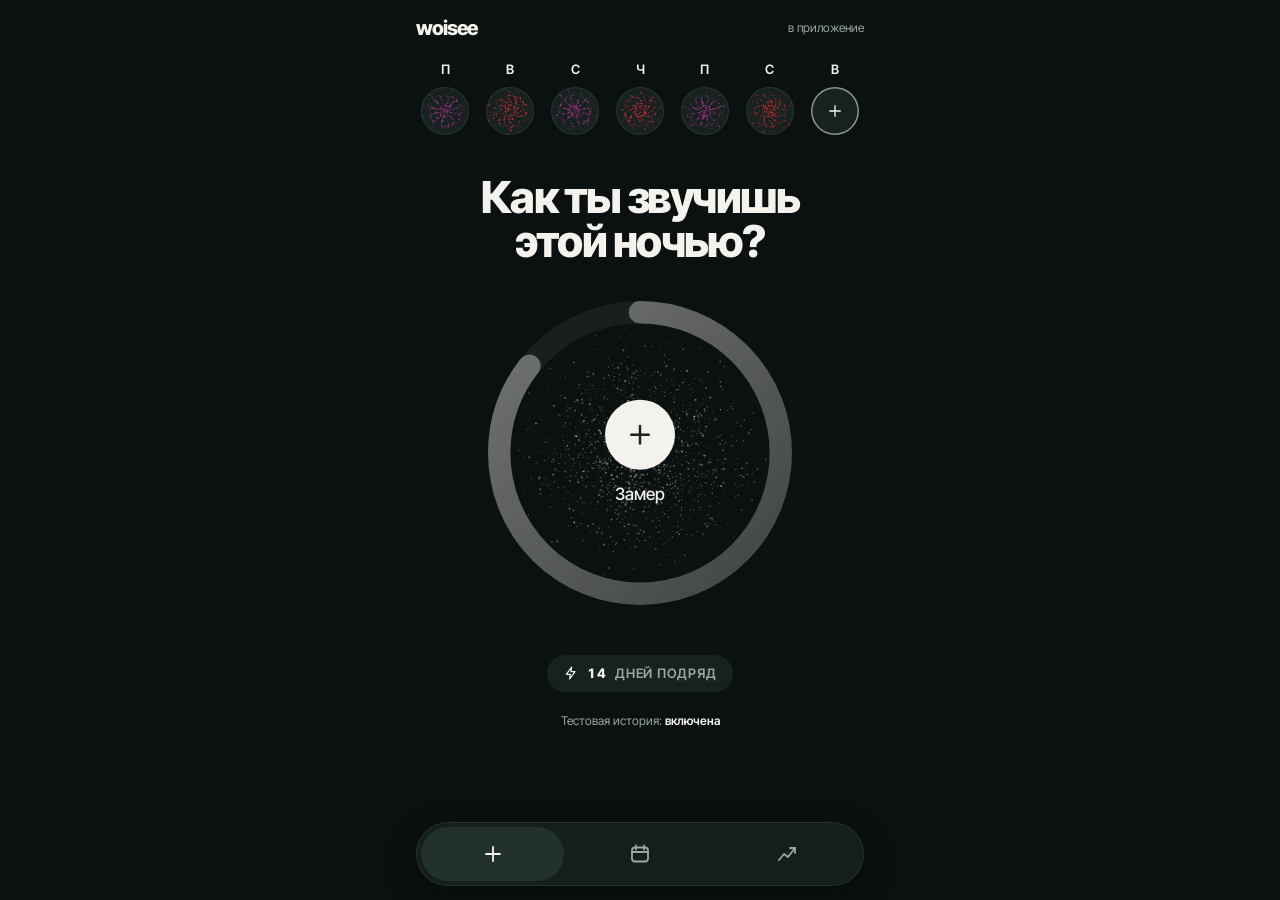
==== commit aef0daad: "Трекер: замер по экранам, вкладки Сегодня / Месяц / Данные Сегодня: неделя форм, кольцо, кнопка заме" ====
--- a/tracker/index.html
+++ b/tracker/index.html
@@ -3,650 +3,242 @@
 <head>
 <meta charset="utf-8">
 <meta name="viewport" content="width=device-width,initial-scale=1,viewport-fit=cover">
-<meta name="theme-color" content="#121A19">
+<meta name="theme-color" content="#0B1110">
+<meta name="apple-mobile-web-app-capable" content="yes">
 <title>woisee · трекер голоса</title>
 <link rel="stylesheet" href="fonts.css">
 <style>
 :root{
-  --paper:#121A19; --paper-2:#1D2826; --soft:#2C3836; --ink:#F4F2EC; --muted:#9AA7A3; --rule:rgba(255,254,252,.14);
-  --signal:#F0472C; --lime:#ECF176; --rasp:#E780C0; --kale:#5EA879; --ebony:#192524; --vanilla:#FFFEFC;
+  --paper:#0B1110; --paper-2:#172120; --paper-3:#22302E; --soft:#2C3836; --ink:#F4F2EC; --muted:#9AA7A3; --rule:rgba(255,254,252,.12);
+  --signal:#F0472C; --lime:#ECF176; --rasp:#E780C0; --kale:#5EA879; --ebony:#192524; --vanilla:#FFFEFC; --ground:#0E1514;
   --f:"Inter Tight","Helvetica Neue",Helvetica,Arial,system-ui,sans-serif;
+  --safe-t:env(safe-area-inset-top,0px); --safe-b:env(safe-area-inset-bottom,0px);
   color-scheme:dark;
 }
 *{box-sizing:border-box}
-html,body{background:var(--paper)}
-body{margin:0;color:var(--ink);font-family:var(--f);font-size:16px;line-height:1.45;letter-spacing:-.005em;-webkit-tap-highlight-color:transparent}
+html,body{background:var(--paper);height:100%}
+body{margin:0;color:var(--ink);font-family:var(--f);font-size:16px;line-height:1.45;letter-spacing:-.005em;-webkit-tap-highlight-color:transparent;overscroll-behavior-y:none}
 h1,h2,h3{margin:0;font-weight:800;letter-spacing:-.035em;text-wrap:balance}
 p{margin:0}
-button{font:inherit;color:inherit;background:none;border:0;cursor:pointer;padding:0;touch-action:manipulation}
-button:focus-visible{outline:2px solid var(--signal);outline-offset:2px;border-radius:10px}
+button{font:inherit;color:inherit;background:none;border:0;cursor:pointer;padding:0;touch-action:manipulation;-webkit-user-select:none;user-select:none}
+button:focus-visible{outline:2px solid var(--signal);outline-offset:2px;border-radius:12px}
+button:disabled{cursor:default}
 canvas{display:block;width:100%}
 [hidden]{display:none!important}
 .num{font-variant-numeric:tabular-nums}
-.wrap{max-width:560px;margin:0 auto;padding:0 16px}
-
-.top{position:sticky;top:0;z-index:20;background:rgba(18,26,25,.9);backdrop-filter:blur(10px);-webkit-backdrop-filter:blur(10px);border-bottom:1px solid var(--rule);padding-top:env(safe-area-inset-top,0px)}
-.top .wrap{display:flex;align-items:center;justify-content:space-between;height:52px}
-.wm{font-weight:800;letter-spacing:-.05em;font-size:22px;color:var(--ink);text-decoration:none}
-.tag{font-size:13px;color:var(--muted);font-weight:500}
-
-.hero{padding:28px 0 18px}
-.hero h1{font-size:clamp(36px,10.5vw,52px);line-height:.95}
-.hero p{margin-top:12px;color:var(--muted);max-width:44ch}
-
-.seg{display:flex;gap:4px;background:var(--paper-2);border-radius:999px;padding:4px}
-.seg button{flex:1;text-align:center;padding:10px 12px;border-radius:999px;font-weight:600;font-size:15px;color:var(--muted);transition:background .2s,color .2s}
-.seg button[aria-selected="true"]{background:var(--ink);color:var(--ebony)}
-.seg.small button{padding:7px 10px;font-size:13px}
-
-.stage{position:relative;margin-top:16px;border-radius:22px;overflow:hidden;background:#0E1514}
+svg.i{width:22px;height:22px;fill:none;stroke:currentColor;stroke-width:1.8;stroke-linecap:round;stroke-linejoin:round;display:block}
+
+.app{max-width:480px;margin:0 auto;padding:calc(var(--safe-t) + 14px) 16px calc(var(--safe-b) + 110px);min-height:100%}
+.view{display:flex;flex-direction:column}
+
+/* ---- сегодня ---- */
+.brand{display:flex;justify-content:space-between;align-items:center;height:28px}
+.brand b{font-weight:800;letter-spacing:-.05em;font-size:20px}
+.brand a{color:var(--muted);font-size:12px;text-decoration:none}
+.week{display:grid;grid-template-columns:repeat(7,1fr);gap:6px;margin-top:18px}
+.wd{display:flex;flex-direction:column;align-items:center;gap:8px}
+.wd>span{font-size:13px;font-weight:600;color:var(--ink)}
+.wd.fut>span{color:var(--muted)}
+.dc{width:100%;max-width:48px;aspect-ratio:1;border-radius:50%;background:var(--paper-2);box-shadow:inset 0 0 0 1px rgba(255,254,252,.08);display:grid;place-items:center;overflow:hidden;position:relative;color:var(--muted)}
+.dc canvas{position:absolute;inset:0;width:100%;height:100%}
+.dc svg.i{width:18px;height:18px}
+.dc.today{box-shadow:inset 0 0 0 1.5px rgba(255,254,252,.5);color:var(--ink)}
+.dc.fut{background:#111A19;box-shadow:none}
+.dc.miss{background:transparent;box-shadow:inset 0 0 0 1px rgba(255,254,252,.1)}
+.q{font-size:clamp(34px,10vw,44px);line-height:1;text-align:center;margin-top:40px}
+.ringwrap{position:relative;width:min(100%,320px);aspect-ratio:1;margin:30px auto 0}
+.ringwrap canvas{position:absolute;inset:0;height:100%}
+.center{position:absolute;left:50%;top:50%;transform:translate(-50%,-50%);display:flex;flex-direction:column;align-items:center;gap:12px}
+.plus{width:70px;height:70px;border-radius:50%;background:var(--ink);color:var(--ebony);display:grid;place-items:center}
+.plus svg.i{width:30px;height:30px;stroke-width:2}
+.center .lbl{font-size:17px;font-weight:500}
+.todaytxt{text-align:center;margin-top:18px;display:flex;flex-direction:column;align-items:center;gap:10px}
+.todaytxt b{font-size:20px;font-weight:700;letter-spacing:-.02em}
+.pill{display:inline-flex;align-items:center;gap:8px;padding:9px 16px;border-radius:999px;background:var(--paper-2);font-size:13px;font-weight:600;letter-spacing:.06em;text-transform:uppercase}
+.pill .m{color:var(--muted)}
+.pill svg.i{width:16px;height:16px}
+.streakrow{display:flex;justify-content:center;margin-top:24px}
+.histtog{display:flex;justify-content:center;margin-top:14px}
+.histtog button{font-size:12px;color:var(--muted);padding:6px 10px;border-radius:999px}
+.histtog button b{color:var(--ink);font-weight:600}
+
+/* ---- top controls (месяц, данные) ---- */
+.topctl{display:flex;justify-content:space-between;align-items:center;gap:10px;margin-top:4px}
+.seg3{display:flex;background:var(--paper-2);border-radius:999px;padding:4px;box-shadow:inset 0 0 0 1px rgba(255,254,252,.06)}
+.seg3 button{width:46px;height:40px;border-radius:999px;font-weight:600;font-size:15px;color:var(--muted);display:grid;place-items:center}
+.seg3 button[aria-selected="true"]{background:var(--paper-3);color:var(--ink)}
+.pnav{display:flex;align-items:center;justify-content:space-between;gap:4px;background:var(--paper-2);border-radius:999px;padding:4px;flex:1;max-width:260px;box-shadow:inset 0 0 0 1px rgba(255,254,252,.06)}
+.pnav button{width:40px;height:40px;border-radius:50%;display:grid;place-items:center}
+.pnav button:disabled{opacity:.25}
+.pnav span{font-size:14px;font-weight:600;letter-spacing:.04em;text-transform:uppercase;text-align:center;flex:1;white-space:nowrap}
+.pnav.static{justify-content:center;padding:0 16px;height:48px}
+.vtitle{font-size:34px;line-height:1;margin:22px 0 4px}
+
+/* ---- месяц ---- */
+.cal{display:grid;grid-template-columns:repeat(7,1fr);gap:8px 6px;margin-top:18px}
+.cal .wh{font-size:12px;color:var(--muted);text-align:center;font-weight:600}
+.cd{display:flex;flex-direction:column;align-items:center;gap:4px}
+.cd .dc{max-width:46px}
+.cd small{font-size:11px;color:var(--muted)}
+.cd.sel .dc{box-shadow:inset 0 0 0 2px var(--ink)}
+.cd.sel small{color:var(--ink);font-weight:700}
+.card{margin-top:12px;background:var(--paper-2);border-radius:26px;padding:18px 16px;position:relative}
+.card h2{font-size:24px;line-height:1.05}
+.card .sub{font-size:13px;color:var(--muted);margin-top:4px}
+.card canvas{margin-top:14px;border-radius:16px}
+.daytop{display:flex;justify-content:space-between;align-items:flex-start;gap:12px}
+.daytop .k{font-size:13px;color:var(--muted)}
+.dayform{width:96px;flex:none;aspect-ratio:1;border-radius:50%;background:var(--ground);overflow:hidden}
+.dayform canvas{margin:0;border-radius:0;height:100%}
+.rows{margin-top:14px;display:flex;flex-direction:column}
+.row{display:flex;justify-content:space-between;align-items:baseline;gap:12px;padding:11px 0;border-top:1px solid var(--rule)}
+.row span{color:var(--muted);font-size:14px}
+.row b{font-weight:600;text-align:right}
+.dot{display:inline-block;width:10px;height:10px;border-radius:50%;margin-right:6px;vertical-align:.04em}
+.empty{padding:22px 4px;color:var(--muted);text-align:center;font-size:14px}
+
+/* ---- данные ---- */
+.tiles{display:grid;grid-template-columns:1fr 1fr;gap:8px;margin-top:14px}
+.tile{background:var(--paper-2);border-radius:20px;padding:14px}
+.tile .l{font-size:12px;color:var(--muted);font-weight:500}
+.tile .v{font-size:34px;font-weight:800;letter-spacing:-.04em;line-height:1;margin-top:8px}
+.tile .v small{font-size:18px;color:var(--muted);font-weight:700;letter-spacing:-.02em}
+.tile .s{font-size:12px;color:var(--muted);margin-top:6px}
+.tip{position:absolute;pointer-events:none;background:var(--ink);color:var(--ebony);font-size:12px;line-height:1.3;padding:7px 9px;border-radius:10px;white-space:nowrap;transform:translate(-50%,-100%);opacity:0;transition:opacity .12s;z-index:5}
+figcaption{font-size:13px;color:var(--muted);margin-top:10px}
+.mini{display:flex;gap:4px;margin-top:12px}
+.mini button{font-size:12px;font-weight:600;padding:6px 10px;border-radius:999px;color:var(--muted);background:var(--paper)}
+.mini button[aria-selected="true"]{color:var(--ink);background:var(--paper-3)}
+.how{margin-top:22px;padding:4px 2px}
+.how h3{font-size:18px}
+.how ul{padding-left:18px;margin:10px 0 0;display:flex;flex-direction:column;gap:6px}
+.how li{font-size:13px;color:var(--muted)}
+
+/* ---- tab bar ---- */
+.tabbar{position:fixed;left:50%;transform:translateX(-50%);bottom:calc(var(--safe-b) + 14px);width:min(calc(100% - 32px),448px);display:flex;gap:4px;padding:5px;border-radius:999px;background:rgba(23,33,32,.86);backdrop-filter:blur(14px);-webkit-backdrop-filter:blur(14px);box-shadow:inset 0 0 0 1px rgba(255,254,252,.08),0 10px 30px rgba(0,0,0,.4);z-index:30}
+.tabbar button{flex:1;height:54px;border-radius:999px;display:flex;align-items:center;justify-content:center;gap:8px;color:var(--muted);font-size:14px;font-weight:600;transition:background .2s,color .2s}
+.tabbar button[aria-selected="true"]{background:var(--paper-3);color:var(--ink)}
+.tabbar svg.i{width:24px;height:24px}
+
+/* ---- flow ---- */
+.flow{position:fixed;inset:0;z-index:50;background:var(--paper);display:flex;flex-direction:column;overflow-y:auto;overscroll-behavior:contain}
+.fin{width:100%;max-width:480px;margin:0 auto;padding:calc(var(--safe-t) + 10px) 16px 0;display:flex;flex-direction:column;flex:1}
+.ftop{display:flex;align-items:center;gap:14px;height:52px}
+.rbtn{width:48px;height:48px;border-radius:50%;background:var(--paper-2);display:grid;place-items:center;box-shadow:inset 0 0 0 1px rgba(255,254,252,.08);flex:none}
+.fprog{display:flex;gap:5px;flex:1}
+.fprog i{flex:1;height:5px;border-radius:5px;background:var(--soft);transition:background .3s}
+.fprog i.on{background:var(--ink)}
+.fprog i.cur{background:rgba(244,242,236,.55)}
+.fspace{width:48px;flex:none}
+.fhead{margin-top:14px;text-align:center;display:flex;flex-direction:column;align-items:center;gap:6px}
+.fhead .kick{font-size:12px;font-weight:600;color:var(--muted);letter-spacing:.06em;text-transform:uppercase;min-height:1em}
+.fhead h2{font-size:clamp(26px,7.6vw,34px);line-height:1.02}
+.fhead h2 em{font-style:normal}
+.fhead p{color:var(--muted);font-size:15px;max-width:34ch}
+.stage{position:relative;margin-top:14px;border-radius:26px;overflow:hidden;background:var(--ground);flex:none}
 .stage canvas{height:100%}
 .zones{position:absolute;inset:0;pointer-events:none}
-.zb{position:absolute;left:12px;transform:translateY(-50%);pointer-events:auto;text-align:left;display:flex;flex-direction:column;gap:1px;padding:6px 8px 6px 10px;border-radius:12px;border-left:2px solid transparent;max-width:38%;transition:background .25s,border-color .25s,opacity .25s;opacity:.62}
-.zb b{font-size:15px;font-weight:700;letter-spacing:-.02em}
+.zb{position:absolute;left:10px;transform:translateY(-50%);text-align:left;display:flex;flex-direction:column;gap:1px;padding:6px 10px;border-radius:14px;max-width:40%;transition:background .25s,opacity .25s,box-shadow .25s;opacity:.6}
+.zb b{font-size:15px;font-weight:700;letter-spacing:-.02em;line-height:1.15}
 .zb span{font-size:11px;color:var(--muted);line-height:1.25}
-.zb.on{opacity:1;border-left-color:var(--zc,var(--ink))}
-.zb.guess{opacity:1;background:rgba(255,254,252,.07)}
-.zb.guess::after{content:"твоя догадка";font-size:10px;font-weight:600;color:var(--lime);margin-top:2px}
-.zb:disabled{cursor:default}
-.readout{position:absolute;right:14px;top:12px;text-align:right;pointer-events:none}
-.readout b{display:block;font-size:20px;font-weight:800;letter-spacing:-.03em;min-height:1.2em}
-.readout span{font-size:12px;color:var(--muted)}
-.labtog{position:absolute;right:12px;bottom:12px;width:150px}
-
-.panel{margin-top:14px;background:var(--paper-2);border-radius:22px;padding:20px 18px 18px;display:flex;flex-direction:column;gap:12px}
-.panel .kick{font-size:12px;font-weight:600;color:var(--muted);text-transform:uppercase;letter-spacing:.06em}
-.panel h2{font-size:26px;line-height:1.02}
-.panel p{color:var(--muted)}
-.bar{height:6px;border-radius:6px;background:var(--soft);overflow:hidden}
-.bar i{display:block;height:100%;width:0;background:var(--ink);border-radius:6px;transition:width .15s linear}
-.live{font-size:14px;color:var(--ink);min-height:1.4em}
-.btns{display:flex;gap:8px;flex-wrap:wrap;margin-top:4px}
-.btn{padding:13px 18px;border-radius:999px;font-weight:700;font-size:15px;background:var(--ink);color:var(--ebony)}
-.btn.ghost{background:transparent;color:var(--ink);box-shadow:inset 0 0 0 1px var(--rule)}
-.btn:disabled{opacity:.35;cursor:default}
-.small{font-size:12px;color:var(--muted)}
-
-.res{display:grid;grid-template-columns:1fr 1fr;gap:8px}
-.res .t{background:var(--paper);border-radius:16px;padding:12px 12px 10px}
-.res .t .l{font-size:12px;color:var(--muted);font-weight:500}
-.res .t .v{font-size:24px;font-weight:800;letter-spacing:-.03em;line-height:1.1;margin-top:4px}
-.res .t .s{font-size:12px;color:var(--muted);margin-top:2px}
-.res .wide{grid-column:1/-1}
-.dot{display:inline-block;width:10px;height:10px;border-radius:50%;vertical-align:.08em;margin-right:6px}
-.zbar{display:flex;gap:2px;height:10px;margin-top:8px;border-radius:5px;overflow:hidden}
-.zbar i{display:block;height:100%;background:var(--ink)}
-.zleg{display:flex;justify-content:space-between;font-size:11px;color:var(--muted);margin-top:6px;gap:4px}
-.verdict{font-size:22px;font-weight:800;letter-spacing:-.03em;line-height:1.1}
-.verdict em{font-style:normal;color:var(--lime)}
-
-.tiles{display:grid;grid-template-columns:1fr 1fr;gap:8px;margin-top:14px}
-.tile{background:var(--paper-2);border-radius:18px;padding:14px}
-.tile .l{font-size:12px;color:var(--muted);font-weight:500}
-.tile .v{font-size:34px;font-weight:800;letter-spacing:-.04em;line-height:1;margin-top:8px}
-.tile .s{font-size:12px;color:var(--muted);margin-top:6px}
-.card{margin:8px 0 0;background:var(--paper-2);border-radius:22px;padding:16px;position:relative}
-.card h2{font-size:20px;line-height:1.1}
-.card .sub{font-size:13px;color:var(--muted);margin-top:4px}
-.card canvas{margin-top:12px;border-radius:14px}
-.card .seg{margin-top:12px}
-figcaption{font-size:13px;color:var(--muted);margin-top:10px}
-.tip{position:absolute;pointer-events:none;background:var(--ink);color:var(--ebony);font-size:12px;line-height:1.3;padding:7px 9px;border-radius:10px;white-space:nowrap;transform:translate(-50%,-100%);opacity:0;transition:opacity .12s;z-index:5}
-.tip b{font-weight:700}
-.empty{padding:24px 6px;color:var(--muted);text-align:center;font-size:14px}
-
-.how{margin:22px 0 0;padding:18px 0 0;border-top:1px solid var(--rule)}
-.how h2{font-size:20px}
-.how p,.how li{font-size:14px;color:var(--muted)}
-.how ul{padding-left:18px;margin:10px 0 0;display:flex;flex-direction:column;gap:6px}
-footer{padding:26px 0 calc(32px + env(safe-area-inset-bottom,0px));font-size:12px;color:var(--muted)}
-@media (prefers-reduced-motion: reduce){.bar i{transition:none}}
+.stage.pick .zb{pointer-events:auto;opacity:.9}
+.stage.pick .zb:active{background:rgba(255,254,252,.1)}
+.stage.compact .zb span{display:none}
+.zb.on{opacity:1;box-shadow:inset 2px 0 0 var(--zc,var(--ink))}
+.zb.guess{opacity:1;background:rgba(236,241,118,.12)}
+.zb.guess b{color:var(--lime)}
+.timer{position:absolute;right:14px;top:12px;text-align:right;pointer-events:none}
+.timer b{display:block;font-size:40px;font-weight:800;letter-spacing:-.04em;line-height:1}
+.timer span{display:block;font-size:12px;color:var(--muted);margin-top:4px;min-height:1.2em}
+.fres{display:flex;flex-direction:column;margin-top:12px}
+.chips{display:flex;gap:8px;justify-content:center;flex-wrap:wrap}
+.chip{display:inline-flex;align-items:center;gap:6px;padding:9px 14px;border-radius:999px;background:var(--paper-2);font-size:14px}
+.chip svg.i{width:16px;height:16px}
+.fctl{position:sticky;bottom:0;margin-top:auto;padding:16px 0 calc(var(--safe-b) + 18px);background:linear-gradient(to bottom,rgba(11,17,16,0),var(--paper) 30%);display:flex;align-items:center;justify-content:space-between;gap:12px}
+.play{width:78px;height:78px;border-radius:50%;background:var(--ink);color:var(--ebony);display:grid;place-items:center}
+.play svg.i{width:30px;height:30px;stroke-width:2.2}
+.play.done{background:var(--paper-2);color:var(--ink);box-shadow:inset 0 0 0 1px rgba(255,254,252,.12)}
+.next{height:56px;padding:0 20px;border-radius:999px;background:var(--paper-2);display:flex;align-items:center;gap:6px;font-weight:700;box-shadow:inset 0 0 0 1px rgba(255,254,252,.1)}
+.next.go{background:var(--ink);color:var(--ebony);box-shadow:none}
+.back{height:56px;width:56px}
+.wide{flex:1;height:58px;border-radius:999px;background:var(--ink);color:var(--ebony);font-weight:700;font-size:17px}
+.ghostlink{font-size:13px;color:var(--muted);text-decoration:underline;text-underline-offset:3px;padding:8px}
+.labsw{display:flex;gap:4px;background:var(--paper-2);border-radius:999px;padding:4px}
+.labsw button{padding:8px 14px;border-radius:999px;font-size:13px;font-weight:600;color:var(--muted)}
+.labsw button[aria-selected="true"]{background:var(--paper-3);color:var(--ink)}
+.err{color:var(--signal);font-size:13px;text-align:center}
+@media (prefers-reduced-motion: reduce){*{transition:none!important}}
 </style>
 </head>
 <body>
-<header class="top"><div class="wrap"><a class="wm" href="../index.html">woisee</a><span class="tag">трекер голоса · прототип</span></div></header>
-
-<main class="wrap">
-  <section class="hero">
-    <h1>Ты знаешь, как ты звучишь?</h1>
-    <p>Полминуты в день: где в теле живёт голос, на какой ноте и насколько ровно. День за днём из этого складывается слепок голоса.</p>
+<div class="app">
+
+  <!-- ============ СЕГОДНЯ ============ -->
+  <section class="view" id="vToday" aria-label="Сегодня">
+    <div class="brand"><b>woisee</b><a href="../index.html">в приложение</a></div>
+    <div class="week" id="week"></div>
+    <h1 class="q" id="greet">Как ты звучишь сегодня?</h1>
+    <div class="ringwrap" id="ringwrap">
+      <canvas id="ringCv" aria-hidden="true"></canvas>
+      <div class="center" id="ringCenter"></div>
+    </div>
+    <div class="todaytxt" id="todayTxt"></div>
+    <div class="streakrow"><span class="pill" id="streak"></span></div>
+    <div class="histtog"><button id="histBtn"></button></div>
   </section>
 
-  <div class="seg" role="tablist">
-    <button role="tab" data-tab="check" aria-selected="true">Замер дня</button>
-    <button role="tab" data-tab="month" aria-selected="false">Месяц</button>
+  <!-- ============ МЕСЯЦ ============ -->
+  <section class="view" id="vMonth" aria-label="Месяц" hidden>
+    <div class="topctl"><h1 class="vtitle" style="margin:0">Месяц</h1>
+      <div class="pnav"><button id="mPrev" aria-label="Предыдущий месяц"><svg class="i" viewBox="0 0 24 24"><path d="M15 5l-7 7 7 7"/></svg></button><span id="mLabel"></span><button id="mNext" aria-label="Следующий месяц"><svg class="i" viewBox="0 0 24 24"><path d="M9 5l7 7-7 7"/></svg></button></div>
+    </div>
+    <div class="cal" id="cal"></div>
+    <div id="dayCard"></div>
+  </section>
+
+  <!-- ============ ДАННЫЕ ============ -->
+  <section class="view" id="vData" aria-label="Данные" hidden>
+    <div class="topctl">
+      <div class="seg3" role="tablist" aria-label="Период">
+        <button role="tab" data-per="w" aria-selected="false" aria-label="Неделя">Н</button>
+        <button role="tab" data-per="m" aria-selected="true" aria-label="Месяц">М</button>
+        <button role="tab" data-per="all" aria-selected="false" aria-label="Всё время"><svg class="i" viewBox="0 0 24 24"><path d="M12 12c-2.2-2.6-3.9-4-5.6-4a4 4 0 0 0 0 8c1.7 0 3.4-1.4 5.6-4zm0 0c2.2 2.6 3.9 4 5.6 4a4 4 0 0 0 0-8c-1.7 0-3.4 1.4-5.6 4z"/></svg></button>
+      </div>
+      <div class="pnav" id="pNav"><button id="pPrev" aria-label="Раньше"><svg class="i" viewBox="0 0 24 24"><path d="M15 5l-7 7 7 7"/></svg></button><span id="pLabel"></span><button id="pNext" aria-label="Позже"><svg class="i" viewBox="0 0 24 24"><path d="M9 5l7 7-7 7"/></svg></button></div>
+    </div>
+    <div id="dataBody"></div>
+  </section>
+
+  <nav class="tabbar" role="tablist" aria-label="Разделы">
+    <button role="tab" data-tab="today" aria-selected="true" aria-label="Сегодня"><svg class="i" viewBox="0 0 24 24"><path d="M12 5v14M5 12h14"/></svg></button>
+    <button role="tab" data-tab="month" aria-selected="false" aria-label="Месяц"><svg class="i" viewBox="0 0 24 24"><rect x="4" y="5.5" width="16" height="14" rx="3"/><path d="M8 3.5v4M16 3.5v4M4 10h16"/></svg></button>
+    <button role="tab" data-tab="data" aria-selected="false" aria-label="Данные"><svg class="i" viewBox="0 0 24 24"><path d="M4 18l5-6 4 3 7-9"/><path d="M15 6h5v5"/></svg></button>
+  </nav>
+</div>
+
+<!-- ============ ЗАМЕР: экраны по одному ============ -->
+<div class="flow" id="flow" hidden role="dialog" aria-modal="true" aria-labelledby="fTitle">
+  <div class="fin">
+    <header class="ftop">
+      <button class="rbtn" id="fClose" aria-label="Закрыть замер"><svg class="i" viewBox="0 0 24 24"><path d="M6 6l12 12M18 6L6 18"/></svg></button>
+      <div class="fprog" id="fProg"><i></i><i></i><i></i><i></i></div>
+      <span class="fspace"></span>
+    </header>
+    <div class="fhead"><span class="kick" id="fKick"></span><h2 id="fTitle"></h2><p id="fHint"></p></div>
+    <div class="stage" id="stage">
+      <canvas id="stageCv" aria-label="Силуэт из точек: зоны, где ощущается голос"></canvas>
+      <div class="zones" id="zones"></div>
+      <div class="timer" aria-live="polite"><b class="num" id="tNum"></b><span id="tSub"></span></div>
+    </div>
+    <div class="fres" id="fRes"></div>
+    <footer class="fctl" id="fCtl"></footer>
   </div>
-
-  <!-- ===== замер дня ===== -->
-  <section id="check">
-    <div class="stage" id="stage">
-      <canvas id="bodyCv" aria-label="Силуэт из точек: зоны тела, где ощущается голос"></canvas>
-      <div class="zones" id="zones"></div>
-      <div class="readout" aria-live="polite"><b id="roNote"></b><span id="roSub"></span></div>
-      <div class="seg small labtog" role="tablist" aria-label="Подписи зон">
-        <button role="tab" data-lab="body" aria-selected="true">Тело</button>
-        <button role="tab" data-lab="chakra" aria-selected="false">Чакры</button>
-      </div>
-    </div>
-    <div class="panel" id="panel"></div>
-  </section>
-
-  <!-- ===== месяц ===== -->
-  <section id="month" hidden>
-    <div class="seg small" role="tablist" aria-label="Данные" style="margin-top:16px">
-      <button role="tab" data-src="sim" aria-selected="true">Тестовый месяц</button>
-      <button role="tab" data-src="mine" aria-selected="false">Мои замеры</button>
-    </div>
-    <div id="monthBody"></div>
-  </section>
-
-  <section class="how">
-    <h2>Как это считается</h2>
-    <ul>
-      <li><b>Зона</b> — оценка по высоте и яркости тембра. Низкие ноты ощущаются в груди, средние у гортани и в «маске» лица, высокие в голове. Границы зон — примерные места регистровых переходов, одни для всех голосов.</li>
-      <li><b>Цвет</b> — нота с хроматического круга: «до» жёлтое, «соль♯» красное. Цвет говорит, какую ноту ты держишь, а зона — где она в теле.</li>
-      <li><b>Чакры</b> — только другие подписи к тем же пяти зонам. Считается то же самое.</li>
-      <li>Звук не записывается и никуда не уходит. В браузере сохраняются только цифры замера.</li>
-      <li>Это не диагностика. Если голос сел, хрипит или болит дольше двух недель, нужен фониатр.</li>
-    </ul>
-  </section>
-  <footer>woisee · эксперимент · отдельная папка tracker/, приложение не изменено</footer>
-</main>
+</div>
 
 <script src="../field.js"></script>
 <script src="../voiceform.js"></script>
 <script src="../voice3.js"></script>
-<script>
-(function(){
-'use strict';
-const V3 = window.Voice3, FL = window.Field;
-const $ = s => document.querySelector(s), $$ = s => Array.from(document.querySelectorAll(s));
-const clamp = (v, a, b) => v < a ? a : v > b ? b : v;
-const sm = t => { t = clamp(t, 0, 1); return t*t*(3 - 2*t); };
-const DPR = () => Math.min(window.devicePixelRatio || 1, 2);
-const reduced = () => window.matchMedia && matchMedia('(prefers-reduced-motion: reduce)').matches;
-const C = { ink:'#F4F2EC', muted:'#9AA7A3', ground:'#0E1514', card:'#1D2826', rule:'rgba(255,254,252,.10)', lime:'#ECF176' };
-function fit(cv, w, h){ const d = DPR(); const W = Math.max(1, Math.round(w*d)), H = Math.max(1, Math.round(h*d)); if (cv.width !== W || cv.height !== H){ cv.width = W; cv.height = H; } cv.style.height = h + 'px'; const ctx = cv.getContext('2d'); ctx.setTransform(d, 0, 0, d, 0, 0); return ctx; }
-
-/* ---------- notes ---------- */
-const OCTN = { 1:'субконтроктавы', 2:'контроктавы', 3:'большой', 4:'малой', 5:'первой', 6:'второй', 7:'третьей' };
-const pcOf = m => ((Math.round(m) % 12) + 12) % 12;
-const noteName = m => V3.NAMES[pcOf(m)] + ' ' + (OCTN[Math.floor(Math.round(m)/12)] || '');
-const noteShort = m => V3.NAMES[pcOf(m)];
-const plural = (n, a, b, c) => { const k = Math.abs(n) % 100, l = k % 10; return k > 10 && k < 20 ? c : l === 1 ? a : l > 1 && l < 5 ? b : c; };
-const hz = m => 440*Math.pow(2, (m - 69)/12);
-const noteCol = m => V3.HUE[pcOf(m)];
-
-/* ---------- zones: pitch (+ brightness) → place in the body ----------
-   boundaries in MIDI: E2 · E3 · D4 · G4 · D5 · D6 (male speech lands in 0, female speech in 1) — rough register transitions, the same for every voice */
-const ZB = [40, 52, 62, 67, 74, 86];
-const LABELS = {
-  body:   [['Низ груди','рёбра, солнечное сплетение'], ['Грудь','грудина, ключицы'], ['Шея','гортань, переход'], ['Маска','скулы, нос, губы'], ['Голова','лоб, темя']],
-  chakra: [['Манипура','солнечное сплетение'], ['Анахата','сердце'], ['Вишудха','горло'], ['Аджна','третий глаз'], ['Сахасрара','макушка']]
-};
-let labSet = 'body';
-const zName = i => LABELS[labSet][i][0];
-/* vertical bands on the silhouette, as fractions of stage height (zone 0 at the bottom) */
-const BAND = [[.64, .90], [.415, .64], [.28, .415], [.165, .28], [.05, .165]];
-function pOf(midi, cent){
-  let p;
-  if (midi <= ZB[0]) p = 0; else if (midi >= ZB[5]) p = 1;
-  else { let i = 0; while (midi > ZB[i + 1]) i++; p = (i + (midi - ZB[i])/(ZB[i + 1] - ZB[i]))/5; }
-  if (cent != null) p += 0.04*clamp(cent, 0, 1);   // a brighter, more forward tone sits a little higher; most vowels read ~0 here
-  return clamp(p, 0, 0.999);
-}
-const zoneOf = p => Math.min(4, Math.max(0, Math.floor(p*5)));
-function yOfP(p){ const i = zoneOf(p), f = p*5 - i, b = BAND[i]; return b[1] - f*(b[1] - b[0]); }
-function zoneOfY(y){ for (let i = 0; i < 5; i++) if (y >= BAND[i][0] && y <= BAND[i][1]) return i; return y > BAND[0][1] ? 0 : 4; }
-
-/* ---------- silhouette made of grain ---------- */
-function shape(x, y){
-  const hx = x/.088, hy = (y - .168)/.104; if (hx*hx + hy*hy < 1) return 1;
-  if (y > .25 && y < .37 && Math.abs(x) < .046) return 1;
-  if (y >= .335 && y < .98){ const hw = .046 + (.215 - .046)*sm((y - .335)/.1); if (Math.abs(x) < hw) return y > .88 ? 1 - (y - .88)/.1 : 1; }
-  return 0;
-}
-function makeBody(n, seed){
-  const r = FL.rng(seed), X = [], Y = [], S = [], A = [], Zn = [];
-  while (X.length < n){ const x = (r() - .5)*.46, y = .05 + r()*.93; if (r() < shape(x, y)){ X.push(x); Y.push(y); S.push(.6 + r()*r()*1.3); A.push(r()); Zn.push(zoneOfY(y)); } }
-  const byZ = [[], [], [], [], []]; Zn.forEach((z, i) => byZ[z].push(i));
-  return { X, Y, S, A, byZ, n };
-}
-/* hl: highlight 0..1 per zone; tint: colour per zone or null */
-function drawBody(ctx, B, W, H, cxF, hl, tint, t){
-  const cx = W*cxF, sh = reduced() ? 0 : 1;
-  for (let z = 0; z < 5; z++){
-    const h = hl[z] || 0; ctx.fillStyle = h > .04 && tint && tint[z] ? tint[z] : C.ink;
-    const list = B.byZ[z];
-    for (let k = 0; k < list.length; k++){
-      const i = list[k], a = B.A[i];
-      ctx.globalAlpha = (.16 + .14*a) + h*(.3 + .45*a);
-      const x = cx + (B.X[i] + sh*.0025*Math.sin(t*.9 + a*40))*H, y = (B.Y[i] + sh*.0018*Math.cos(t*.7 + a*31))*H, s = B.S[i]*(1 + .35*h);
-      ctx.fillRect(x - s/2, y - s/2, s, s);
-    }
-  }
-  ctx.globalAlpha = 1;
-}
-
-/* ---------- storage ---------- */
-const LS = 'woisee-tracker-v1';
-function loadMine(){ try { const v = JSON.parse(localStorage.getItem(LS) || '[]'); return Array.isArray(v) ? v : []; } catch (e) { return []; } }
-function saveDay(d){ try { const all = loadMine().filter(x => x.date !== d.date); all.push(d); all.sort((a, b) => a.date < b.date ? -1 : 1); localStorage.setItem(LS, JSON.stringify(all.slice(-120))); return true; } catch (e) { return false; } }
-const dkey = dt => dt.getFullYear() + '-' + String(dt.getMonth() + 1).padStart(2, '0') + '-' + String(dt.getDate()).padStart(2, '0');
-const MON = ['янв','фев','мар','апр','мая','июн','июл','авг','сен','окт','ноя','дек'];
-const dLabel = k => { const p = k.split('-'); return (+p[2]) + ' ' + MON[+p[1] - 1]; };
-
-/* =================================================================
-   ЗАМЕР ДНЯ
-   ================================================================= */
-const stage = $('#stage'), bodyCv = $('#bodyCv'), panel = $('#panel'), zonesEl = $('#zones');
-const L = new V3.Live(innerWidth < 700 ? 2600 : 4000); L.setOpts({ rain:true, crisp:true, mono:'#F4F2EC' });
-const off = document.createElement('canvas');
-let SW = 0, SH = 0, body = null;
-const st = { mode:'intro', demo:false, guess:null, stepT:0, hl:[0,0,0,0,0], p:.3, pShown:.3, showForm:false, formA:0, curZ:-1, result:null, err:'' };
-const A = {};
-function resetA(){ Object.assign(A, { voicedT:0, midis:[], stabs:[], cents:[], siren:[], zoneT:[0,0,0,0,0], exh:0, exhOn:false, quiet:0 }); }
-resetA();
-
-function layout(){
-  SW = stage.clientWidth; SH = Math.round(Math.min(SW*1.2, 620));
-  stage.style.height = SH + 'px'; fit(bodyCv, SW, SH);
-  body = makeBody(SW < 420 ? 2300 : 3200, 7);
-  zonesEl.querySelectorAll('.zb').forEach((b, i) => { const z = +b.dataset.z; b.style.top = (SH*(BAND[z][0] + BAND[z][1])/2) + 'px'; });
-}
-function buildZones(){
-  zonesEl.innerHTML = [4,3,2,1,0].map(z => `<button class="zb" data-z="${z}" aria-label="${LABELS[labSet][z][0]}"><b>${LABELS[labSet][z][0]}</b><span>${LABELS[labSet][z][1]}</span></button>`).join('');
-  zonesEl.querySelectorAll('.zb').forEach(b => b.addEventListener('click', () => { if (st.mode !== 'intro') return; st.guess = +b.dataset.z; renderPanel(); markZones(); }));
-  layout(); markZones();
-}
-function markZones(){
-  zonesEl.querySelectorAll('.zb').forEach(b => {
-    const z = +b.dataset.z;
-    b.classList.toggle('guess', st.guess === z && (st.mode === 'intro' || st.mode === 'result'));
-    b.classList.toggle('on', z === st.curZ);
-    b.disabled = st.mode !== 'intro';
-  });
-}
-
-/* ---- steps ---- */
-const STEPS = {
-  a:     { n:1, title:'Скажи «а-а-а», как обычно говоришь', hint:'Ровно и спокойно, на удобной ноте. Пять секунд звука.' },
-  siren: { n:2, title:'Сирена снизу вверх и обратно', hint:'Проведи голосом от самой низкой удобной ноты до самой высокой и вниз. Без крика.' },
-  sss:   { n:3, title:'Вдохни и тяни «с-с-с»', hint:'Пока хватает воздуха, ровно. Замер закончится сам, когда замолчишь.' }
-};
-function renderPanel(){
-  if (st.mode === 'intro'){
-    panel.innerHTML = `<span class="kick">Шаг 0 · догадка</span>
-      <h2>${st.guess == null ? 'Где, по-твоему, звучит твой голос?' : 'Догадка: ' + zName(st.guess)}</h2>
-      <p>${st.guess == null ? 'Нажми на зону на силуэте. Потом замер покажет, где голос на самом деле.' : 'Теперь три коротких шага, около 30 секунд.'}</p>
-      ${st.err ? `<p class="small" style="color:var(--signal)">${st.err}</p>` : ''}
-      <div class="btns"><button class="btn" id="go" ${st.guess == null ? 'disabled' : ''}>Начать замер</button><button class="btn ghost" id="demo">Демо без микрофона</button></div>
-      <p class="small">Микрофон включается только на время замера. Звук не записывается.</p>`;
-    $('#go').addEventListener('click', () => start(false));
-    $('#demo').addEventListener('click', () => { if (st.guess == null){ st.guess = 2; markZones(); } start(true); });
-    return;
-  }
-  if (STEPS[st.mode]){
-    const S = STEPS[st.mode];
-    panel.innerHTML = `<span class="kick">Шаг ${S.n} из 3${st.demo ? ' · демо' : ''}</span><h2>${S.title}</h2><p>${S.hint}</p>
-      <div class="bar"><i id="prog"></i></div><div class="live num" id="liveTxt"></div>
-      <div class="btns"><button class="btn ghost" id="next">${st.mode === 'sss' ? 'Готово' : 'Дальше'}</button><button class="btn ghost" id="stop">Отменить</button></div>`;
-    $('#next').addEventListener('click', nextStep);
-    $('#stop').addEventListener('click', cancel);
-    return;
-  }
-  if (st.mode === 'result') renderResult();
-}
-async function start(demo){
-  st.err = ''; st.demo = demo; resetA();
-  if (!demo){
-    try { await L.start(); }
-    catch (e){ st.err = 'Микрофон недоступен. Можно посмотреть демо.'; renderPanel(); return; }
-  }
-  st.mode = 'a'; st.stepT = 0; st.showForm = true; st.result = null; markZones(); renderPanel();
-}
-function cancel(){ if (L.on) L.stop(); st.mode = 'intro'; st.showForm = false; st.curZ = -1; markZones(); renderPanel(); }
-function nextStep(){
-  const order = ['a', 'siren', 'sss'], i = order.indexOf(st.mode);
-  if (i < 2){ st.mode = order[i + 1]; st.stepT = 0; renderPanel(); return; }
-  finish();
-}
-const median = a => { const s = a.slice().sort((x, y) => x - y); return s.length ? s[Math.floor(s.length/2)] : null; };
-const pct = (a, q) => { const s = a.slice().sort((x, y) => x - y); return s.length ? s[clamp(Math.round(q*(s.length - 1)), 0, s.length - 1)] : null; };
-const mean = a => a.length ? a.reduce((x, y) => x + y, 0)/a.length : null;
-function finish(){
-  if (L.on) L.stop();
-  const comfort = median(A.midis), all = A.midis.concat(A.siren), cent = mean(A.cents);
-  const tz = A.zoneT.reduce((x, y) => x + y, 0) || 1;
-  const r = {
-    date: dkey(new Date()), guess: st.guess,
-    comfort: comfort == null ? null : +comfort.toFixed(2),
-    stab: A.stabs.length ? +clamp(mean(A.stabs), 0, 1).toFixed(3) : null,
-    low: A.siren.length > 12 ? +pct(all, .04).toFixed(2) : null,
-    high: A.siren.length > 12 ? +pct(all, .96).toFixed(2) : null,
-    exhale: +A.exh.toFixed(1), cent: cent == null ? .5 : +cent.toFixed(3),
-    zones: A.zoneT.map(v => +(v/tz).toFixed(3)), demo: st.demo || undefined
-  };
-  r.actual = r.comfort == null ? null : zoneOf(pOf(r.comfort, r.cent));
-  st.result = r; st.mode = 'result';
-  if (r.comfort != null){
-    st.p = pOf(r.comfort, r.cent); st.curZ = r.actual;
-    L.solo.target({ u: r.comfort - 12*(Math.floor(r.comfort/12) - 1), vo:1, noise:0, amp:.55, stab:Math.max(.7, r.stab || .7), e:1, hold:1, cent:.5 });
-    if (!st.demo) saveDay(r);
-  } else { st.showForm = false; st.curZ = -1; }
-  markZones(); renderPanel();
-}
-function renderResult(){
-  const r = st.result;
-  if (r.comfort == null){
-    panel.innerHTML = `<span class="kick">Замер</span><h2>Голос не услышан</h2><p>Похоже, микрофон не поймал звук. Попробуй ближе к телефону и в тихом месте.</p><div class="btns"><button class="btn" id="again">Ещё раз</button></div>`;
-    $('#again').addEventListener('click', cancel); return;
-  }
-  const same = r.guess === r.actual, dir = r.guess < r.actual;
-  const verdict = same ? `Ты слышишь себя точно: <em>${zName(r.actual)}</em>.` : `Ты думала: ${zName(r.guess)}. <em>На деле: ${zName(r.actual)}.</em>`;
-  const why = same ? 'Попадание совпадает с замером. Это редкость: изнутри голос обычно звучит иначе.'
-    : dir ? 'Изнутри голос кажется ниже, чем снаружи: кости черепа добавляют низких частот. Поэтому своя запись звучит выше и тоньше.'
-          : 'Ты звучишь ниже, чем кажется. Часто так бывает, когда голос опирается на грудь, а внимание сосредоточено на горле.';
-  const semis = r.low != null ? Math.round(r.high - r.low) : null;
-  const zcols = ['#5EA879', '#7FB98F', '#C9CEC8', '#E780C0', '#ECF176'];
-  panel.innerHTML = `<span class="kick">Итог замера${r.demo ? ' · демо, не сохранено' : ''}</span>
-    <p class="verdict">${verdict}</p><p>${why}</p>
-    <div class="res">
-      <div class="t wide"><div class="l">Комфортная нота</div><div class="v"><span class="dot" style="background:${noteCol(r.comfort)}"></span>${noteName(r.comfort)}</div><div class="s num">${Math.round(hz(r.comfort))} Гц · зона «${zName(r.actual)}»</div></div>
-      <div class="t"><div class="l">Диапазон сирены</div><div class="v num">${semis != null ? (semis/12).toFixed(1).replace('.', ',') + ' окт.' : '—'}</div><div class="s">${semis != null ? noteName(r.low) + ' — ' + noteName(r.high) + ' · ' + semis + ' ' + plural(semis, 'полутон', 'полутона', 'полутонов') : 'сирену не услышала'}</div></div>
-      <div class="t"><div class="l">Устойчивость «а»</div><div class="v num">${r.stab != null ? Math.round(r.stab*100) + ' %' : '—'}</div><div class="s">насколько ровно держалась нота</div></div>
-      <div class="t"><div class="l">Долгий выдох</div><div class="v num">${r.exhale ? Math.round(r.exhale) + ' с' : '—'}</div><div class="s">цель 30–40 с</div></div>
-      <div class="t"><div class="l">Где звучал голос</div><div class="zbar">${r.zones.map((v, i) => v > .005 ? `<i style="flex:${v};background:${zcols[i]}" title="${zName(i)}"></i>` : '').join('')}</div><div class="zleg"><span>${zName(0)}</span><span>${zName(4)}</span></div></div>
-    </div>
-    <div class="btns"><button class="btn" id="toMonth">Посмотреть месяц</button><button class="btn ghost" id="again">Новый замер</button></div>`;
-  $('#again').addEventListener('click', () => { st.guess = null; cancel(); });
-  $('#toMonth').addEventListener('click', () => { setTab('month'); setSrc(r.demo ? 'sim' : 'mine'); scrollTo({ top:0, behavior:'smooth' }); });
-}
-
-/* ---- demo voice: scripted instead of the microphone ---- */
-function demoInfo(mode, t){
-  if (mode === 'a'){
-    if (t < .6) return { voiced:false, silent:true, act:false, noise:0 };
-    return { voiced:true, midi:55.2 + .18*Math.sin(t*5.5) + .06*Math.sin(t*17), stab:.86, act:true, silent:false, noise:0, cent:.46 };
-  }
-  if (mode === 'siren'){
-    if (t > 10.4) return { voiced:false, silent:true, act:false, noise:0 };
-    return { voiced:true, midi:52 + 25*Math.sin(Math.PI*Math.min(t, 10)/10), stab:.7, act:true, silent:false, noise:0, cent:.5 };
-  }
-  if (t < .5 || t > 17.5) return { voiced:false, silent:true, act:false, noise:0 };
-  return { voiced:false, act:true, silent:false, noise:.95, cent:.85 };
-}
-
-/* ---- per-frame analysis ---- */
-function analyse(info, dt){
-  st.stepT += dt;
-  const live = $('#liveTxt'), prog = $('#prog');
-  let z = -1;
-  if (info.voiced && info.midi > 30){ const p = pOf(info.midi, info.cent); z = zoneOf(p); st.p = p; }
-  if (st.mode === 'a'){
-    if (info.voiced && z >= 0){ A.voicedT += dt; A.midis.push(info.midi); A.stabs.push(info.stab); A.cents.push(info.cent); A.zoneT[z] += dt; }
-    if (prog) prog.style.width = clamp(A.voicedT/5, 0, 1)*100 + '%';
-    if (A.voicedT >= 5 || st.stepT > 18) nextStep();
-  } else if (st.mode === 'siren'){
-    if (info.voiced && z >= 0){ A.siren.push(info.midi); A.zoneT[z] += dt; }
-    if (prog) prog.style.width = clamp(st.stepT/11, 0, 1)*100 + '%';
-    if (st.stepT >= 11) nextStep();
-  } else if (st.mode === 'sss'){
-    if (!info.voiced && info.act && info.noise > .5){ A.exh += dt; A.exhOn = true; A.quiet = 0; }
-    else if (A.exhOn){ A.quiet += dt; if (A.quiet > 1.2) { finish(); return; } }
-    if (prog) prog.style.width = clamp(A.exh/40, 0, 1)*100 + '%';
-    if (live) live.textContent = A.exhOn ? 'Выдох: ' + A.exh.toFixed(1).replace('.', ',') + ' с' : 'Жду «с-с-с»…';
-    if (st.stepT > 60){ finish(); return; }
-  }
-  if (live && st.mode !== 'sss') live.textContent = info.voiced ? 'Слышу: ' + noteName(info.midi) + ' · ' + zName(z) : (st.mode === 'a' && A.voicedT === 0 ? 'Жду звук…' : '');
-  st.curZ = z >= 0 ? z : (info.silent ? -1 : st.curZ);
-  if (st.mode === 'sss') st.curZ = -1;
-  $('#roNote').textContent = info.voiced ? noteShort(info.midi) : (st.mode === 'sss' && info.noise > .5 ? 'с-с-с' : '');
-  $('#roSub').textContent = info.voiced ? zName(z) : '';
-}
-
-/* ---- loop ---- */
-let last = performance.now(), T = 0, prevZ = -2;
-function frame(now){
-  const dt = Math.min(.05, (now - last)/1000); last = now; T += dt;
-  let info = null;
-  if (STEPS[st.mode]){
-    if (st.demo){
-      info = demoInfo(st.mode, st.stepT);
-      if (info.voiced) L.solo.target({ u: info.midi - 36, vo:1, noise:0, amp:.62, stab:info.stab, e:1, hold:.9, cent:.5 });
-      else if (info.noise > .5){ L.solo.target({ vo:0, noise:1, cent:.85, amp:.5, e:1, hold:0, stab:.25 }); L.solo.exh += dt; }
-      else { L.solo.target({ e:.08, hold:0, noise:0 }); L.solo.exh = 0; }
-    } else if (L.on){ info = L.update(dt).info; }
-    if (info) analyse(info, dt);
-  }
-  if (st.mode === 'result' || STEPS[st.mode]) L.step(dt);
-  if (st.curZ !== prevZ){ prevZ = st.curZ; markZones(); }
-
-  // highlights
-  for (let z = 0; z < 5; z++){
-    const target = z === st.curZ ? 1 : (st.mode === 'intro' && z === st.guess ? .3 : 0);
-    st.hl[z] += (target - st.hl[z])*(1 - Math.pow(1 - (target > st.hl[z] ? .12 : .03), dt*60));
-  }
-  st.pShown += (st.p - st.pShown)*(1 - Math.pow(1 - .08, dt*60));
-  st.formA += ((st.showForm ? 1 : 0) - st.formA)*(1 - Math.pow(1 - .06, dt*60));
-
-  const ctx = bodyCv.getContext('2d'), d = DPR(); ctx.setTransform(d, 0, 0, d, 0, 0);
-  ctx.fillStyle = C.ground; ctx.fillRect(0, 0, SW, SH);
-  const cxF = .62, colZ = st.curZ >= 0 && st.mode !== 'sss' ? (st.result && st.mode === 'result' ? noteCol(st.result.comfort) : (L.solo.opt.rain ? V3.toHex(L.solo.color()) : C.ink)) : null;
-  drawBody(ctx, body, SW, SH, cxF, st.hl, colZ ? [colZ, colZ, colZ, colZ, colZ] : null, T);
-  // guess vs actual marker on the result
-  if (st.mode === 'result' && st.result && st.result.actual != null && st.guess != null && st.guess !== st.result.actual){
-    const yg = SH*(BAND[st.guess][0] + BAND[st.guess][1])/2, ya = SH*yOfP(st.pShown), x = SW*cxF + SH*.25;
-    ctx.strokeStyle = C.lime; ctx.globalAlpha = .7; ctx.lineWidth = 1.5; ctx.setLineDash([3, 4]);
-    ctx.beginPath(); ctx.moveTo(x, yg); ctx.lineTo(x, ya); ctx.stroke(); ctx.setLineDash([]);
-    ctx.beginPath(); ctx.arc(x, yg, 3.5, 0, Math.PI*2); ctx.stroke(); ctx.fillStyle = C.lime; ctx.beginPath(); ctx.arc(x, ya, 3.5, 0, Math.PI*2); ctx.fill(); ctx.globalAlpha = 1;
-  }
-  // the live form floats at the height of the voice
-  if (st.formA > .01){
-    const F = Math.round(SW*.5), oc = fit(off, F, F); oc.clearRect(0, 0, F, F);
-    L.draw(oc, F, F, .5);
-    const y = SH*(st.mode === 'sss' ? .5 : yOfP(st.pShown));
-    ctx.globalAlpha = st.formA; ctx.drawImage(off, SW*cxF - F/2, clamp(y - F/2, -F*.25, SH - F*.75), F, F); ctx.globalAlpha = 1;
-  }
-  requestAnimationFrame(frame);
-}
-
-/* =================================================================
-   МЕСЯЦ
-   ================================================================= */
-function simMonth(){
-  const r = FL.rng(2026), out = [], today = new Date(), skip = { 5:1, 12:1, 21:1 }, tired = { 9:1, 17:1, 24:1 };
-  for (let d = 0; d < 30; d++){
-    if (skip[d]) continue;
-    const t = d/29, k = tired[d] ? 1 : 0, dt = new Date(today); dt.setDate(today.getDate() - (29 - d));
-    const comfort = 54.3 + 1.2*t + (r() - .5)*.9 - k*1.1;
-    const low = 50.6 - 4.6*t + (r() - .5)*1.3 + k*1.2;
-    const high = 68.8 + 10.5*Math.pow(t, .8) + (r() - .5)*2.2 - k*4.5;
-    const stab = clamp(.61 + .24*t + (r() - .5)*.08 - k*.16, .3, .97);
-    const exhale = 13 + 14.5*t + (r() - .5)*3.2 - k*4;
-    const cent = .42 + .16*t + (r() - .5)*.1;
-    const zt = [0,0,0,0,0];
-    for (let q = 0; q < 50; q++) zt[zoneOf(pOf(comfort + (r() - .5)*.6, cent))] += .1;
-    for (let q = 0; q < 100; q++){ const m = low + (high - low)*(.5 - .5*Math.cos(Math.PI*q/99)); zt[zoneOf(pOf(m, cent))] += .1; }
-    const tot = zt.reduce((a, b) => a + b, 0), actual = zoneOf(pOf(comfort, cent));
-    const correct = r() < .25 + .65*t;
-    const guess = correct ? actual : clamp(actual + (r() < .8 ? 1 : -1), 0, 4);   // most people guess higher zones: they listen in the throat
-    out.push({ date: dkey(dt), comfort:+comfort.toFixed(2), low:+low.toFixed(2), high:+high.toFixed(2), stab:+stab.toFixed(3), exhale:+exhale.toFixed(1), cent:+cent.toFixed(3), zones: zt.map(v => +(v/tot).toFixed(3)), guess, actual });
-  }
-  return out;
-}
-const SIM = simMonth();
-let src = 'sim', wk = 'last';
-const mb = $('#monthBody');
-function dataNow(){ return src === 'sim' ? SIM : loadMine().filter(d => d.comfort != null); }
-
-function renderMonth(){
-  const D = dataNow();
-  if (!D.length){ mb.innerHTML = `<div class="card"><div class="empty">Пока нет ни одного замера.<br>Сделай первый на вкладке «Замер дня», и он появится здесь. Слепок начнёт складываться через неделю.</div></div>`; return; }
-  const first = D.slice(0, Math.min(7, D.length)), lastW = D.slice(-Math.min(7, D.length));
-  const hits = a => a.filter(d => d.guess === d.actual).length;
-  const rng = a => { const v = a.filter(d => d.low != null).map(d => d.high - d.low); return v.length ? median(v) : null; };
-  const r0 = rng(first), r1 = rng(lastW), s0 = mean(first.filter(d => d.stab != null).map(d => d.stab)), s1 = mean(lastW.filter(d => d.stab != null).map(d => d.stab));
-  const e0 = Math.max(...first.map(d => d.exhale || 0)), e1 = Math.max(...lastW.map(d => d.exhale || 0));
-  const many = D.length >= 10;
-  mb.innerHTML = `
-    <div class="tiles">
-      <div class="tile"><div class="l">Слышишь себя</div><div class="v num">${hits(lastW)}<span style="font-size:20px;color:var(--muted)"> из ${lastW.length}</span></div><div class="s">${many ? 'в первую неделю ' + hits(first) + ' из ' + first.length : 'догадка совпала с замером'}</div></div>
-      <div class="tile"><div class="l">Диапазон</div><div class="v num">${r1 != null ? (r1/12).toFixed(1).replace('.', ',') : '—'}<span style="font-size:20px;color:var(--muted)"> окт.</span></div><div class="s">${many && r0 != null ? (r1 - r0 >= 0 ? '+' : '−') + Math.abs(Math.round(r1 - r0)) + ' ' + plural(Math.round(r1 - r0), 'полутон', 'полутона', 'полутонов') + ' за месяц' : 'по сирене'}</div></div>
-      <div class="tile"><div class="l">Устойчивость</div><div class="v num">${s1 != null ? Math.round(s1*100) : '—'}<span style="font-size:20px;color:var(--muted)"> %</span></div><div class="s">${many && s0 != null ? 'было ' + Math.round(s0*100) + ' %' : 'ровность «а»'}</div></div>
-      <div class="tile"><div class="l">Долгий выдох</div><div class="v num">${Math.round(e1)}<span style="font-size:20px;color:var(--muted)"> с</span></div><div class="s">${many ? 'было ' + Math.round(e0) + ' с' : 'лучший за неделю'}</div></div>
-    </div>
-    <figure class="card"><h2>Слепок голоса</h2><p class="sub">Все замеры, наложенные друг на друга. Узор — комфортная нота, кольца вокруг — диапазон.</p><canvas id="cast" role="img" aria-label="Слепок голоса"></canvas><figcaption id="castCap"></figcaption></figure>
-    <figure class="card"><h2>Где живёт голос</h2><p class="sub">Сколько времени голос провёл в каждой зоне во время замеров.</p>
-      ${many ? `<div class="seg small" role="tablist"><button role="tab" data-wk="first" aria-selected="${wk === 'first'}">Первая неделя</button><button role="tab" data-wk="last" aria-selected="${wk === 'last'}">Последняя неделя</button></div>` : ''}
-      <canvas id="bodyM" role="img" aria-label="Силуэт с зонами"></canvas><figcaption id="bodyCap"></figcaption></figure>
-    <figure class="card"><h2>Диапазон и комфортная нота</h2><p class="sub">Столбик — от самой низкой до самой высокой ноты сирены. Точка — комфортная нота её цветом.</p><canvas id="rangeCv" role="img" aria-label="Диапазон по дням"></canvas><div class="tip" id="tipR"></div></figure>
-    <figure class="card"><h2>Устойчивость</h2><p class="sub">Насколько ровно держится «а», в процентах.</p><canvas id="stabCv" role="img" aria-label="Устойчивость по дням"></canvas><div class="tip" id="tipS"></div></figure>
-    <figure class="card"><h2>Долгий выдох</h2><p class="sub">Секунды на «с-с-с». Пунктир — цель 30 секунд.</p><canvas id="exhCv" role="img" aria-label="Выдох по дням"></canvas><div class="tip" id="tipE"></div></figure>
-    <figure class="card"><h2>Замеры по дням</h2><p class="sub">Каждая форма — комфортная нота дня. Чем ровнее голос, тем чётче узор.</p><canvas id="daysCv" role="img" aria-label="Формы замеров по дням"></canvas><div class="tip" id="tipD"></div></figure>`;
-  mb.querySelectorAll('[data-wk]').forEach(b => b.addEventListener('click', () => { wk = b.dataset.wk; renderMonth(); }));
-  drawCast(D); drawBodyMonth(D); drawRange(D); drawLine(D, '#stabCv', '#tipS', d => d.stab == null ? null : d.stab*100, [40, 100], v => Math.round(v) + ' %', null);
-  drawLine(D, '#exhCv', '#tipE', d => d.exhale || null, [0, 40], v => Math.round(v) + ' с', 30); drawDays(D);
-}
-const W_ = el => el.clientWidth;
-const refU = (D) => { const c = median(D.map(d => d.comfort)); return m => clamp(Math.round(m) - 12*(Math.floor(c/12) - 1), 0, 47); };
-
-function drawCast(D){
-  const cv = $('#cast'), s = W_(cv), ctx = fit(cv, s, s), cx = s/2, cy = s/2, uOf = refU(D), R = s*.36;
-  ctx.fillStyle = C.ground; ctx.fillRect(0, 0, s, s);
-  const r = FL.rng(5);
-  D.forEach((d, i) => {
-    if (d.low != null){
-      const rad = s*(.3 + clamp((d.high - d.low)/34, 0, 1)*.18), n = 70, hc = noteCol(d.high);
-      ctx.fillStyle = hc; ctx.globalAlpha = .18 + .3*(i/(D.length - 1 || 1));
-      for (let q = 0; q < n; q++){ const a = r()*Math.PI*2, rr = rad*(1 + (r() - .5)*.05); ctx.fillRect(cx + Math.cos(a)*rr - .6, cy + Math.sin(a)*rr - .6, 1.2, 1.2); }
-      ctx.globalAlpha = 1;
-    }
-  });
-  D.forEach((d, i) => V3.renderForm(ctx, cx, cy, R, uOf(d.comfort), Math.round(500 + s*1.2), 300 + i, noteCol(d.comfort), .1 + .45*(d.stab || .5), Math.max(.7, s/560), i*.015, true));
-  const notes = {}; D.forEach(d => { const k = noteShort(d.comfort); notes[k] = (notes[k] || 0) + 1; });
-  const top = Object.entries(notes).sort((a, b) => b[1] - a[1]);
-  $('#castCap').textContent = D.length < 7 ? 'Слепок проявляется со временем: пока ' + D.length + ' ' + (D.length === 1 ? 'замер' : 'замера') + '.'
-    : 'Чаще всего голос живёт на «' + top[0][0] + '»' + (top[1] ? ', иногда уходит на «' + top[1][0] + '»' : '') + '. Таких слепков два одинаковых не бывает.';
-}
-function drawBodyMonth(D){
-  const cv = $('#bodyM'), w = W_(cv), h = Math.round(Math.min(w*1.25, 580)), ctx = fit(cv, w, h);
-  const sel = D.length >= 10 ? (wk === 'first' ? D.slice(0, 7) : D.slice(-7)) : D;
-  const z = [0,0,0,0,0]; sel.forEach(d => d.zones.forEach((v, i) => z[i] += v));
-  const tot = z.reduce((a, b) => a + b, 0) || 1, mx = Math.max(...z) || 1;
-  const B = makeBody(w < 420 ? 2000 : 2800, 11);
-  ctx.fillStyle = C.ground; ctx.fillRect(0, 0, w, h);
-  // the silhouette uses height for scale; keep it in the same proportions as the stage
-  const H = h;
-  drawBody(ctx, B, w, H, .64, z.map(v => Math.pow(v/mx, .8)), ['#5EA879','#5EA879','#5EA879','#5EA879','#5EA879'], 0);
-  ctx.textBaseline = 'middle';
-  for (let i = 0; i < 5; i++){
-    const y = H*(BAND[i][0] + BAND[i][1])/2, share = Math.round(z[i]/tot*100);
-    ctx.fillStyle = C.ink; ctx.globalAlpha = share > 0 ? 1 : .45; ctx.font = '700 15px "Inter Tight",sans-serif'; ctx.fillText(zName(i), 12, y - 8);
-    ctx.fillStyle = C.muted; ctx.font = '500 12px "Inter Tight",sans-serif'; ctx.fillText(share + ' % времени', 12, y + 9); ctx.globalAlpha = 1;
-  }
-  const g = [0,0,0,0,0], a = [0,0,0,0,0]; sel.forEach(d => { if (d.guess != null) g[d.guess]++; if (d.actual != null) a[d.actual]++; });
-  const gi = g.indexOf(Math.max(...g)), ai = a.indexOf(Math.max(...a));
-  $('#bodyCap').textContent = (D.length >= 10 ? (wk === 'first' ? 'Первая неделя: ' : 'Последняя неделя: ') : '') + 'комфортная нота чаще всего в зоне «' + zName(ai) + '»' + (gi === ai ? ', и догадки чаще всего совпадают.' : ', а догадки чаще «' + zName(gi) + '».');
-}
-
-/* single-series charts: recessive grid, one ink line, crosshair + tooltip */
-function chartFrame(cv, h, l){ const w = W_(cv), ctx = fit(cv, w, h); ctx.fillStyle = C.ground; ctx.fillRect(0, 0, w, h); return { ctx, w, h, l:l || 44, r:12, t:12, b:24 }; }
-function xOf(F, D, i){ return F.l + (D.length === 1 ? .5 : i/(D.length - 1))*(F.w - F.l - F.r); }
-function xAxis(F, D){
-  const ctx = F.ctx; ctx.fillStyle = C.muted; ctx.font = '500 11px "Inter Tight",sans-serif'; ctx.textBaseline = 'alphabetic';
-  const idx = D.length < 3 ? D.map((_, i) => i) : [0, Math.floor((D.length - 1)/2), D.length - 1];
-  idx.forEach((i, k) => { ctx.textAlign = k === 0 && idx.length > 1 ? 'left' : k === idx.length - 1 && idx.length > 1 ? 'right' : 'center'; ctx.fillText(dLabel(D[i].date), clamp(xOf(F, D, i), F.l, F.w - F.r), F.h - 6); });
-  ctx.textAlign = 'left';
-}
-function hover(cv, tip, D, F, html, yAt){
-  const card = cv.parentElement;
-  const show = ev => {
-    const rc = cv.getBoundingClientRect(), x = ev.clientX - rc.left; let best = 0, bd = 1e9;
-    D.forEach((_, i) => { const dx = Math.abs(xOf(F, D, i) - x); if (dx < bd){ bd = dx; best = i; } });
-    const tx = xOf(F, D, best), ty = yAt(best);
-    tip.innerHTML = html(D[best]); tip.style.left = clamp(cv.offsetLeft + tx, 70, card.clientWidth - 70) + 'px'; tip.style.top = (cv.offsetTop + Math.max(8, ty - 10)) + 'px'; tip.style.opacity = 1;
-    redraw(best);
-  };
-  const hide = () => { tip.style.opacity = 0; redraw(-1); };
-  let redraw = () => {};
-  cv.onpointermove = show; cv.onpointerdown = show; cv.onpointerleave = hide;
-  return f => { redraw = f; };
-}
-function drawRange(D){
-  const cv = $('#rangeCv'), tip = $('#tipR');
-  const lo = Math.floor(Math.min(...D.map(d => d.low != null ? d.low : d.comfort)) - 2), hi = Math.ceil(Math.max(...D.map(d => d.high != null ? d.high : d.comfort)) + 2);
-  let F;
-  const yOf = m => F.t + (1 - (m - lo)/(hi - lo))*(F.h - F.t - F.b);
-  const draw = sel => {
-    F = chartFrame(cv, 240, 70); const ctx = F.ctx;
-    ctx.font = '500 11px "Inter Tight",sans-serif'; ctx.textBaseline = 'middle';
-    for (let m = Math.ceil(lo/12)*12; m <= hi; m += 12){ const y = yOf(m); ctx.strokeStyle = C.rule; ctx.lineWidth = 1; ctx.beginPath(); ctx.moveTo(F.l, y); ctx.lineTo(F.w - F.r, y); ctx.stroke(); ctx.fillStyle = C.muted; ctx.fillText('до ' + (OCTN[m/12] || ''), 6, y); }
-    const bw = Math.max(3, Math.min(10, (F.w - F.l - F.r)/D.length*.45));
-    D.forEach((d, i) => {
-      const x = xOf(F, D, i);
-      if (sel === i){ ctx.strokeStyle = 'rgba(255,254,252,.25)'; ctx.beginPath(); ctx.moveTo(x, F.t); ctx.lineTo(x, F.h - F.b); ctx.stroke(); }
-      if (d.low != null){ const y1 = yOf(d.high), y2 = yOf(d.low); ctx.fillStyle = sel === i ? 'rgba(244,242,236,.6)' : 'rgba(244,242,236,.28)'; ctx.beginPath(); ctx.roundRect ? ctx.roundRect(x - bw/2, y1, bw, y2 - y1, bw/2) : ctx.rect(x - bw/2, y1, bw, y2 - y1); ctx.fill(); }
-      const yc = yOf(d.comfort); ctx.fillStyle = C.ground; ctx.beginPath(); ctx.arc(x, yc, 6, 0, Math.PI*2); ctx.fill(); ctx.fillStyle = noteCol(d.comfort); ctx.beginPath(); ctx.arc(x, yc, 4.2, 0, Math.PI*2); ctx.fill();
-    });
-    xAxis(F, D);
-  };
-  draw(-1);
-  hover(cv, tip, D, F, d => `<b>${dLabel(d.date)}</b><br>комфортная: ${noteName(d.comfort)}<br>${d.low != null ? 'сирена: ' + noteShort(d.low) + ' — ' + noteShort(d.high) + ', ' + Math.round(d.high - d.low) + ' ' + plural(Math.round(d.high - d.low), 'полутон', 'полутона', 'полутонов') : 'без сирены'}`, i => yOf(D[i].high != null ? D[i].high : D[i].comfort))(draw);
-}
-function drawLine(D, sel, tipSel, val, yr, fmt, goal){
-  const cv = $(sel), tip = $(tipSel); let F;
-  const vals = D.map(val), lo = Math.min(yr[0], ...vals.filter(v => v != null)), hi = Math.max(yr[1], ...vals.filter(v => v != null));
-  const yOf = v => F.t + (1 - (v - lo)/(hi - lo))*(F.h - F.t - F.b);
-  const draw = s => {
-    F = chartFrame(cv, 170); const ctx = F.ctx;
-    ctx.font = '500 11px "Inter Tight",sans-serif'; ctx.textBaseline = 'middle';
-    [lo, (lo + hi)/2, hi].forEach(v => { const y = yOf(v); ctx.strokeStyle = C.rule; ctx.lineWidth = 1; ctx.beginPath(); ctx.moveTo(F.l, y); ctx.lineTo(F.w - F.r, y); ctx.stroke(); ctx.fillStyle = C.muted; ctx.fillText(fmt(v), 6, y); });
-    if (goal != null){ const y = yOf(goal); ctx.strokeStyle = 'rgba(236,241,118,.6)'; ctx.setLineDash([4, 4]); ctx.beginPath(); ctx.moveTo(F.l, y); ctx.lineTo(F.w - F.r, y); ctx.stroke(); ctx.setLineDash([]); }
-    if (s >= 0){ const x = xOf(F, D, s); ctx.strokeStyle = 'rgba(255,254,252,.25)'; ctx.beginPath(); ctx.moveTo(x, F.t); ctx.lineTo(x, F.h - F.b); ctx.stroke(); }
-    ctx.strokeStyle = C.ink; ctx.lineWidth = 2; ctx.lineJoin = 'round'; ctx.beginPath(); let started = false;
-    vals.forEach((v, i) => { if (v == null) return; const x = xOf(F, D, i), y = yOf(v); started ? ctx.lineTo(x, y) : ctx.moveTo(x, y); started = true; }); ctx.stroke();
-    vals.forEach((v, i) => { if (v == null) return; const x = xOf(F, D, i), y = yOf(v), big = i === s || i === vals.length - 1 || D.length < 8;
-      if (!big) return; ctx.fillStyle = C.ground; ctx.beginPath(); ctx.arc(x, y, 6, 0, Math.PI*2); ctx.fill(); ctx.fillStyle = C.ink; ctx.beginPath(); ctx.arc(x, y, 4, 0, Math.PI*2); ctx.fill(); });
-    xAxis(F, D);
-  };
-  draw(-1);
-  hover(cv, tip, D, F, d => `<b>${dLabel(d.date)}</b> · ${val(d) != null ? fmt(val(d)) : '—'}`, i => vals[i] != null ? yOf(vals[i]) : F.t)(draw);
-}
-function drawDays(D){
-  const cv = $('#daysCv'), tip = $('#tipD'), w = W_(cv), cols = 6, cell = w/cols, rows = Math.ceil(D.length/cols), h = Math.round(rows*cell), ctx = fit(cv, w, h), uOf = refU(D);
-  ctx.fillStyle = C.ground; ctx.fillRect(0, 0, w, h);
-  D.forEach((d, i) => {
-    const cx = (i % cols + .5)*cell, cy = (Math.floor(i/cols) + .5)*cell;
-    V3.renderForm(ctx, cx, cy, cell*.42, uOf(d.comfort), Math.round(260 + cell*6), 700 + i, noteCol(d.comfort), .55 + .45*(d.stab || .5), Math.max(.8, cell/80), 0, true);
-    ctx.fillStyle = C.muted; ctx.font = '500 10px "Inter Tight",sans-serif'; ctx.textBaseline = 'top'; ctx.fillText(dLabel(d.date).split(' ')[0], (i % cols)*cell + 5, Math.floor(i/cols)*cell + 4);
-  });
-  const show = ev => { const rc = cv.getBoundingClientRect(), i = Math.floor((ev.clientY - rc.top)/cell)*cols + Math.floor((ev.clientX - rc.left)/cell), d = D[i]; if (!d){ tip.style.opacity = 0; return; }
-    tip.innerHTML = `<b>${dLabel(d.date)}</b> · ${noteName(d.comfort)}<br>зона «${zName(d.actual)}» · ровность ${d.stab != null ? Math.round(d.stab*100) + ' %' : '—'}`;
-    tip.style.left = clamp(cv.offsetLeft + (i % cols + .5)*cell, 80, cv.parentElement.clientWidth - 80) + 'px'; tip.style.top = (cv.offsetTop + Math.floor(i/cols)*cell + 6) + 'px'; tip.style.opacity = 1; };
-  cv.onpointermove = show; cv.onpointerdown = show; cv.onpointerleave = () => tip.style.opacity = 0;
-}
-
-/* ---------- tabs and toggles ---------- */
-function setTab(t){
-  $$('[data-tab]').forEach(b => b.setAttribute('aria-selected', b.dataset.tab === t));
-  $('#check').hidden = t !== 'check'; $('#month').hidden = t !== 'month';
-  if (t === 'month') renderMonth(); else layout();
-}
-function setSrc(s){ src = s; $$('[data-src]').forEach(b => b.setAttribute('aria-selected', b.dataset.src === s)); renderMonth(); }
-$$('[data-tab]').forEach(b => b.addEventListener('click', () => setTab(b.dataset.tab)));
-$$('[data-src]').forEach(b => b.addEventListener('click', () => setSrc(b.dataset.src)));
-$$('[data-lab]').forEach(b => b.addEventListener('click', () => {
-  labSet = b.dataset.lab; $$('[data-lab]').forEach(x => x.setAttribute('aria-selected', x === b)); buildZones(); renderPanel();
-  if (!$('#month').hidden) renderMonth();
-}));
-let rT = 0; addEventListener('resize', () => { clearTimeout(rT); rT = setTimeout(() => { layout(); if (!$('#month').hidden) renderMonth(); }, 150); });
-
-buildZones(); renderPanel(); requestAnimationFrame(t => { last = t; requestAnimationFrame(frame); });
-if (document.fonts && document.fonts.ready) document.fonts.ready.then(() => { if (!$('#month').hidden) renderMonth(); });
-const q = new URLSearchParams(location.search); if (q.get('tab') === 'month') setTab('month');
-window.__tracker = { st, A, start, setTab, setSrc, SIM };
-})();
-</script>
+<script src="core.js"></script>
+<script src="app.js"></script>
 </body>
 </html>
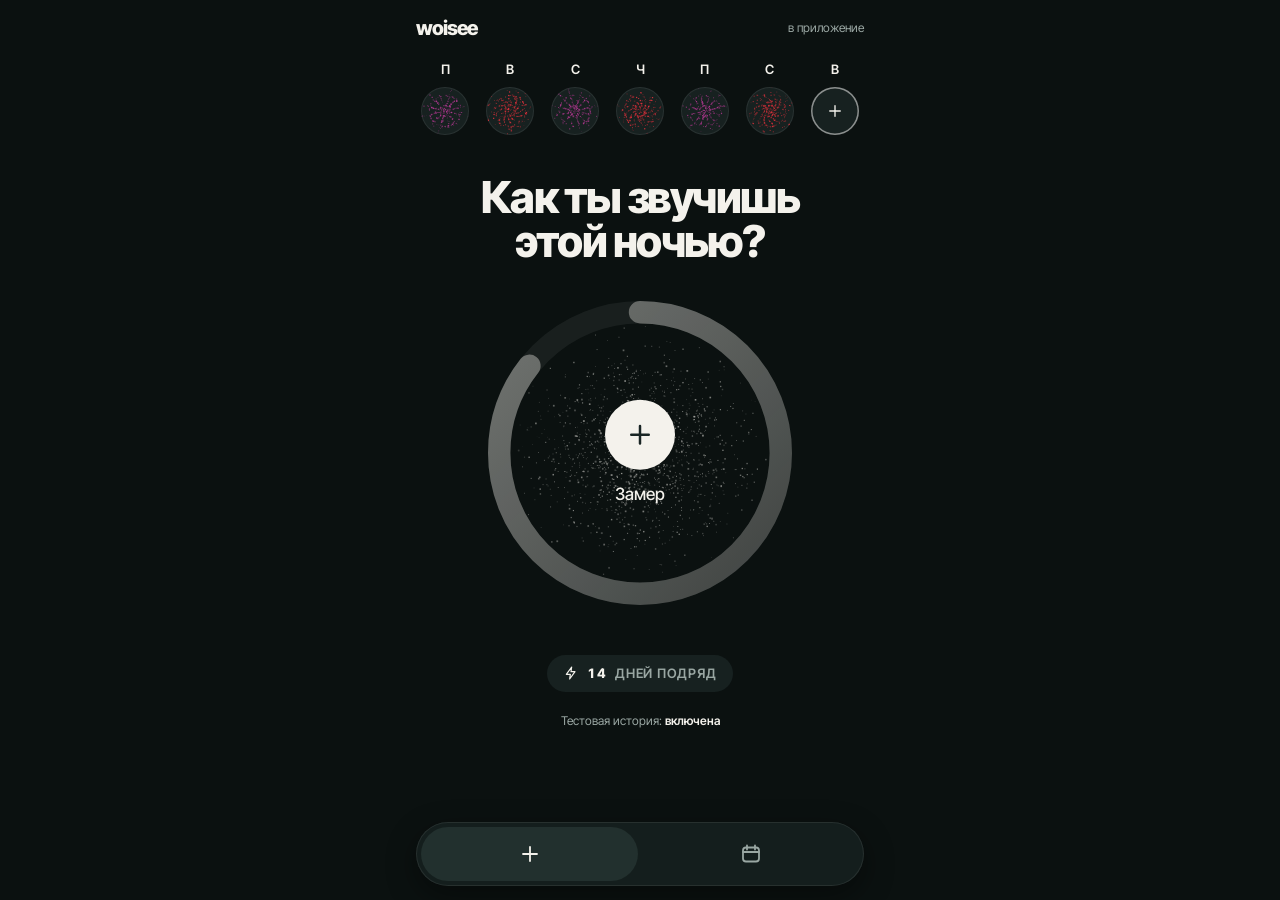
==== commit 697a0e06: "Трекер: выдох до «Стоп», чёткая форма в итоге, месяц и данные в одной вкладке - «с-с-с» — секундомер" ====
--- a/tracker/index.html
+++ b/tracker/index.html
@@ -75,7 +75,8 @@
 .vtitle{font-size:34px;line-height:1;margin:22px 0 4px}
 
 /* ---- месяц ---- */
-.cal{display:grid;grid-template-columns:repeat(7,1fr);gap:8px 6px;margin-top:18px}
+.cal{display:grid;grid-template-columns:repeat(7,1fr);gap:8px 6px;margin-top:18px;justify-items:center}
+.cal .cd{width:100%}
 .cal .wh{font-size:12px;color:var(--muted);text-align:center;font-weight:600}
 .cd{display:flex;flex-direction:column;align-items:center;gap:4px}
 .cd .dc{max-width:46px}
@@ -157,6 +158,9 @@
 .fctl{position:sticky;bottom:0;margin-top:auto;padding:16px 0 calc(var(--safe-b) + 18px);background:linear-gradient(to bottom,rgba(11,17,16,0),var(--paper) 30%);display:flex;align-items:center;justify-content:space-between;gap:12px}
 .play{width:78px;height:78px;border-radius:50%;background:var(--ink);color:var(--ebony);display:grid;place-items:center}
 .play svg.i{width:30px;height:30px;stroke-width:2.2}
+.play.stop{background:var(--signal);color:var(--vanilla);display:flex;flex-direction:column;align-items:center;justify-content:center;gap:2px}
+.play.stop svg.i{width:22px;height:22px}
+.play.stop span{font-size:12px;font-weight:700}
 .play.done{background:var(--paper-2);color:var(--ink);box-shadow:inset 0 0 0 1px rgba(255,254,252,.12)}
 .next{height:56px;padding:0 20px;border-radius:999px;background:var(--paper-2);display:flex;align-items:center;gap:6px;font-weight:700;box-shadow:inset 0 0 0 1px rgba(255,254,252,.1)}
 .next.go{background:var(--ink);color:var(--ebony);box-shadow:none}
@@ -187,17 +191,8 @@
     <div class="histtog"><button id="histBtn"></button></div>
   </section>
 
-  <!-- ============ МЕСЯЦ ============ -->
-  <section class="view" id="vMonth" aria-label="Месяц" hidden>
-    <div class="topctl"><h1 class="vtitle" style="margin:0">Месяц</h1>
-      <div class="pnav"><button id="mPrev" aria-label="Предыдущий месяц"><svg class="i" viewBox="0 0 24 24"><path d="M15 5l-7 7 7 7"/></svg></button><span id="mLabel"></span><button id="mNext" aria-label="Следующий месяц"><svg class="i" viewBox="0 0 24 24"><path d="M9 5l7 7-7 7"/></svg></button></div>
-    </div>
-    <div class="cal" id="cal"></div>
-    <div id="dayCard"></div>
-  </section>
-
   <!-- ============ ДАННЫЕ ============ -->
-  <section class="view" id="vData" aria-label="Данные" hidden>
+  <section class="view" id="vData" aria-label="История" hidden>
     <div class="topctl">
       <div class="seg3" role="tablist" aria-label="Период">
         <button role="tab" data-per="w" aria-selected="false" aria-label="Неделя">Н</button>
@@ -211,8 +206,7 @@
 
   <nav class="tabbar" role="tablist" aria-label="Разделы">
     <button role="tab" data-tab="today" aria-selected="true" aria-label="Сегодня"><svg class="i" viewBox="0 0 24 24"><path d="M12 5v14M5 12h14"/></svg></button>
-    <button role="tab" data-tab="month" aria-selected="false" aria-label="Месяц"><svg class="i" viewBox="0 0 24 24"><rect x="4" y="5.5" width="16" height="14" rx="3"/><path d="M8 3.5v4M16 3.5v4M4 10h16"/></svg></button>
-    <button role="tab" data-tab="data" aria-selected="false" aria-label="Данные"><svg class="i" viewBox="0 0 24 24"><path d="M4 18l5-6 4 3 7-9"/><path d="M15 6h5v5"/></svg></button>
+    <button role="tab" data-tab="data" aria-selected="false" aria-label="История"><svg class="i" viewBox="0 0 24 24"><rect x="4" y="5.5" width="16" height="14" rx="3"/><path d="M8 3.5v4M16 3.5v4M4 10h16"/></svg></button>
   </nav>
 </div>
 
